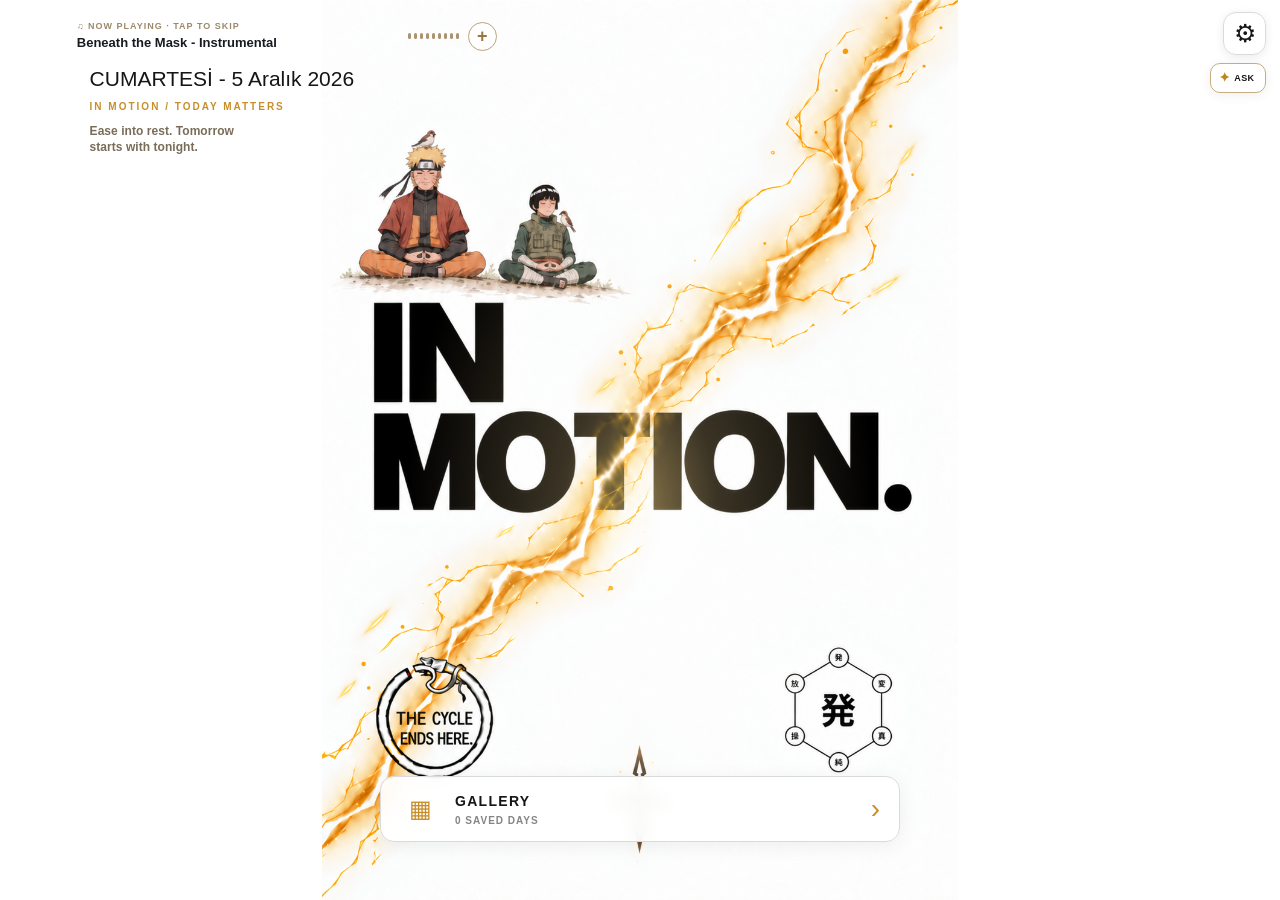
==== app/src/main/assets/index.html @ d7cff9bf "Add past-date navigation to hourly tracker" ====
<!doctype html>
<html lang="tr">
<head>
<meta charset="utf-8"><meta name="viewport" content="width=device-width, initial-scale=1, maximum-scale=1, user-scalable=no, viewport-fit=cover">
<meta name="theme-color" content="#ffffff"><title>IN MOTION · Daily</title><link rel="stylesheet" href="style.css">
</head>
<body>
<main id="app" aria-label="IN MOTION personal agenda">
<section id="cover-page" class="page" aria-label="IN MOTION cover">
  <div class="music-widget">
    <button id="song-next" class="song-next" type="button" onclick="nextCoverSong()" aria-label="Play next background song"><small>♫ NOW PLAYING · TAP TO SKIP</small><strong id="song-title">Beneath the Mask - Instrumental</strong></button>
    <div class="song-equalizer" aria-hidden="true"><i></i><i></i><i></i><i></i><i></i><i></i><i></i><i></i><i></i></div>
    <button id="song-import" type="button" onclick="importCoverSongs()" aria-label="Add music to the playlist">+</button>
  </div>
  <div id="date-panel" class="date-panel"><div id="date-weekday" class="date-weekday"></div><div class="date-eyebrow">IN MOTION / TODAY MATTERS</div><div id="time-greeting" class="time-greeting" aria-live="polite"></div><div id="date-long" class="date-long" hidden></div></div>
  <div class="image-stage" id="cover-stage"><img class="base-image cover-art" src="cover.png" alt="IN MOTION cover" draggable="false"><video id="cover-video" class="cover-motion-video" autoplay muted loop playsinline webkit-playsinline preload="auto" aria-hidden="true" disablepictureinpicture><source src="cover_character_motion.mp4" type="video/mp4"></video><img id="bolt-glow" src="lightning_glow.png" alt="" draggable="false"><div id="spark-trail" aria-hidden="true"><span></span></div><div id="bolt-flash" aria-hidden="true"></div><div id="leaves" aria-hidden="true"></div><div id="birds-flight" aria-hidden="true"><svg viewBox="0 0 60 34"><path d="M2 17 Q16 0 28 17 Q38 5 58 16"/></svg><svg viewBox="0 0 60 34"><path d="M2 18 Q20 6 30 17 Q41 0 58 15"/></svg></div><video id="seal-video" class="seal-motion-video" autoplay muted loop playsinline webkit-playsinline preload="auto" aria-hidden="true" disablepictureinpicture><source src="seal_wide.mp4" type="video/mp4"></video><button id="work-trigger" class="work-trigger" type="button" onclick="openWorkJournal()" aria-label="Open animated work journal"></button><button id="seal-trigger" class="seal-trigger" type="button" aria-label="Tap seal five times to activate lockdown"></button><button id="engine-trigger" class="engine-trigger" type="button" aria-label="Hold to activate The Engine" title="Hold to activate The Engine"></button></div>
  <button id="agent-launch" class="agent-launch" type="button" onclick="openInMotionAgent()" aria-label="Open IN MOTION Personal Intelligence"><span class="agent-launch-mark">✦</span><span>ASK</span></button>
  <button class="floating-control control-settings" aria-label="Settings" onclick="openSettings()"><span class="gear-icon">⚙</span></button>
  <button class="gallery-dock" type="button" onclick="openGallery()" aria-label="Saved day gallery"><span class="gallery-dock-icon">▦</span><span class="gallery-dock-label">GALLERY<small id="gallery-count">YOUR SAVED DAYS</small></span><span class="gallery-dock-arrow">›</span></button>
  
</section>
<section id="evening-page" class="page is-hidden" aria-label="Daily time slot tracker">
  <div id="evening-background" class="evening-background"></div><div class="evening-overlay"></div>
  <div class="evening-panel"><header class="evening-header"><button type="button" onclick="closeEvening()" class="evening-back">‹</button><div><small>IN MOTION / TIME ARCHITECTURE</small><h2 id="evening-title">GÜNÜN AKIŞI ✦</h2></div></header>
  <div class="evening-date-nav"><label>GÜNLÜK TARİH <input id="evening-date" type="date" aria-label="Görüntülenecek gün" /></label><button type="button" onclick="eveningToday()">BUGÜN</button></div><div class="evening-summary"><small id="evening-current-time">TODAY</small><strong id="evening-remaining">YOUR DAY, IN MOTION</strong><span>Plan your hours. The current hour stays illuminated.</span></div>
  <div id="evening-slots" class="evening-slots"></div></div>
  <div id="evening-transition" class="evening-transition" aria-hidden="true"><div>INSTANT TRANSMISSION <span>✦</span></div></div>
</section>
<section id="board-page" class="page is-hidden" aria-label="Personal agenda board">
  <div class="board-topbar"><button class="board-action" onclick="goCover()" aria-label="Back">‹</button><button id="stopwatch-launch" type="button" class="board-action stopwatch-action" onclick="openStopwatch()" aria-label="Open stopwatch" title="Stopwatch"><svg class="stopwatch-launch-icon" xmlns="http://www.w3.org/2000/svg" viewBox="0 0 24 24" fill="none" stroke="currentColor" stroke-width="2" stroke-linecap="round" stroke-linejoin="round" aria-hidden="true"><circle cx="12" cy="13" r="8"/><path d="M12 9v4l2.5 2.5M9 2h6M12 2v3M18.5 5.5l1.5 1.5"/></svg><span id="stopwatch-mini" class="stopwatch-mini">00:00</span></button><div class="board-date"><div id="board-date-label">TODAY</div><b id="board-xp">0 / 8 COMPLETE</b></div><button type="button" class="board-action youtube-action" onclick="openYouTube()" aria-label="Open YouTube"><span class="yt-play-mark">▶</span></button><button class="board-action gallery-action" onclick="openGallery()" aria-label="Gallery">▦</button><button class="board-action" onclick="openSettings()" aria-label="Settings">⚙</button></div>
  <div id="board-media-strip" class="board-media-strip">
   <button class="board-media-tile" type="button" onclick="openFocusJournal('ee')" aria-label="Open Eat Proper and Exercise Journal"><video autoplay muted playsinline loop preload="metadata"><source src="ee_preview.mp4" type="video/mp4"></video><span>E, E · MOVE</span></button>
   <button class="board-media-tile" type="button" onclick="openFocusJournal('study')" aria-label="Open Study Journal"><video autoplay muted playsinline loop preload="metadata"><source src="study_preview.mp4" type="video/mp4"></video><span>STUDY · FOCUS</span></button>
  </div>
  <div class="image-stage" id="board-stage"><img class="base-image board-art" src="board.jpg" alt="Eight personal agenda sections" draggable="false"><div id="slot-layer"></div></div>
  <div class="board-footer"><button class="gallery-save" onclick="archiveToday()">✓ SAVE TODAY TO GALLERY</button></div>
</section>
</main>
<div id="entry-transition" class="entry-transition" aria-hidden="true"><span class="entry-strike"></span><span class="entry-strike second"></span></div>
<div id="modal-shade" class="shade" aria-hidden="true"><section class="editor-card" role="dialog" aria-modal="true" aria-labelledby="editor-title"><header class="editor-header"><div><div class="editor-overline" id="editor-overline">TODAY / SLOT</div><h1 id="editor-title">SECTION</h1></div><button class="icon-close" onclick="closeEditor()" aria-label="Close">×</button></header><div class="voice-edit-bar"><span>VOICE NOTES</span><button id="editor-mic" class="voice-mic-btn" type="button" onclick="startInMotionSpeech('editor')" aria-label="Dictate into this note"><span aria-hidden="true">🎙</span> SPEAK TO WRITE</button></div><textarea id="editor-input" placeholder="Write or dictate your notes here..." spellcheck="false"></textarea><div class="media-area media-slot-area">
 <div class="media-area-head"><strong>PHOTO &amp; VIDEO ATTACHMENTS</strong><small id="slot-media-count">0 SAVED</small></div>
 <div id="slot-media-grid" class="media-grid"></div>
 <div class="media-actions"><button type="button" onclick="addSlotMedia('image')">+ PHOTO</button><button type="button" onclick="addSlotMedia('video')">+ VIDEO</button></div>
 <small class="media-hint">Saved to this date and slot on your device. Videos play inside IN MOTION.</small>
</div><label class="completed-row"><span><strong>MARK COMPLETE</strong><small>Mark this slot as finished</small></span><input id="slot-complete" type="checkbox"><span class="complete-check">✓</span></label><div class="editor-actions"><button class="cancel-btn" onclick="closeEditor()">CANCEL</button><button class="save-btn" onclick="saveEditor()">SAVE</button></div></section></div>
<div id="settings-shade" class="shade" aria-hidden="true"><section class="settings-card" role="dialog" aria-modal="true" aria-labelledby="settings-title"><header class="editor-header"><div><div class="editor-overline">IN MOTION</div><h1 id="settings-title">SETTINGS</h1></div><button class="icon-close" onclick="closeSettings()" aria-label="Close">×</button></header>
<label class="setting-row"><span><strong>Background music</strong><small>Beneath the Mask · instrumental</small></span><input id="music-enabled" class="switch-input" type="checkbox"><span class="switch-track"></span></label>
<label class="setting-row"><span><strong>Dark mode</strong><small>Deep charcoal · warm amber</small></span><input id="dark-enabled" class="switch-input" type="checkbox"><span class="switch-track"></span></label>
<label class="setting-row"><span><strong>Selection sound</strong><small>Short click for every touch</small></span><input id="sound-enabled" class="switch-input" type="checkbox"><span class="switch-track"></span></label>
<div class="ai-config"><strong>OPENAI · SECURE CONNECTION</strong><label for="ai-endpoint">Your private AI Worker URL</label><input id="ai-endpoint" type="url" placeholder="https://my-inmotion-ai.example.workers.dev/chat" autocomplete="off"><label for="ai-token">Pairing token</label><input id="ai-token" type="password" placeholder="Enter your private pairing token" autocomplete="off"><p>AI is only used after you configure a secure endpoint. Your OpenAI API key belongs on the server, never in this APK.</p><button type="button" onclick="saveAIConnection()">SAVE AI CONNECTION</button><button type="button" onclick="clearAIConnection()">DISCONNECT</button></div>
<div class="identity-config" id="identity-config">
  <div class="identity-heading"><span class="identity-spark">✦</span><div><strong>IN MOTION / PERSONAL INTELLIGENCE</strong><small>IDENTITY &amp; MEMORY · 3.1</small></div></div>
  <label for="identity-tone">PERSONALITY</label>
  <select id="identity-tone">
    <option value="balanced">BALANCED · calm, analytical, practical</option>
    <option value="direct">DIRECT · decisive, concise</option>
    <option value="companion">COMPANION · warm, witty, grounded</option>
  </select>
  <label for="identity-directive">YOUR CORE DIRECTIVE</label>
  <textarea id="identity-directive" rows="3" maxlength="350" placeholder="What do you want IN MOTION to help you achieve?"></textarea>
  <label for="identity-profile">PERSONAL MEMORY · EDITABLE BY YOU</label>
  <textarea id="identity-profile" rows="4" maxlength="1200" placeholder="Goals, routines, preferences, and non-sensitive facts you want IN MOTION to remember."></textarea>
  <label class="identity-check"><input id="identity-send-profile" type="checkbox"><span>Share this personal profile with GPT on each question</span></label>
  <label class="identity-check"><input id="identity-use-history" type="checkbox"><span>Include up to 8 recent saved conversation messages</span></label>
  <p>Profile and conversations remain saved on your phone. Selected information is sent to your private GPT connection only when enabled. Daily notes have a separate opt-in toggle inside ASK IN MOTION.</p>
  <button type="button" onclick="saveIdentitySettings()">SAVE PERSONALITY &amp; MEMORY</button>
  <button type="button" class="identity-reset" onclick="resetIdentitySettings()">RESET IDENTITY SETTINGS</button>
</div>
<p class="settings-note">Your Gallery, daily journals and Guardian records remain on this device unless you specifically enable sharing relevant notes in ASK IN MOTION. Voice dictation uses your Android recognition service and may be processed online depending on your device settings. AI requests through your private Worker incur separate API charges.</p><button class="save-btn settings-done" onclick="closeSettings()">DONE</button></section></div>
<div id="gallery-shade" class="shade" aria-hidden="true"><section class="gallery-card" role="dialog" aria-modal="true" aria-labelledby="gallery-title"><header class="editor-header"><div><div class="editor-overline">IN MOTION / MEMORY LOG</div><h1 id="gallery-title">GALLERY</h1></div><button class="icon-close" onclick="closeGallery()" aria-label="Close">×</button></header><div id="gallery-list" class="gallery-list"></div><button class="save-btn settings-done" onclick="closeGallery()">CLOSE</button></section></div>
<div id="history-shade" class="shade" aria-hidden="true"><section class="history-card" role="dialog" aria-modal="true" aria-labelledby="history-title"><header class="editor-header"><div><div class="editor-overline">ARCHIVED / READ ONLY</div><h1 id="history-title">DAY</h1></div><button class="icon-close" onclick="closeHistory()" aria-label="Close">×</button></header><div id="history-scroll" class="history-scroll"><div id="history-board" class="history-board"><img src="board.jpg" alt="Archived agenda"><div id="history-slots"></div></div><section class="history-media-area"><strong>SAVED ATTACHMENTS</strong><div id="history-media-list"></div></section></div><div class="history-footer"><span class="history-status" id="history-status"></span><div class="history-actions"><button type="button" class="zoom-btn" onclick="changeHistoryZoom(-1)" aria-label="Zoom out">−</button><button type="button" class="zoom-btn" onclick="changeHistoryZoom(1)" aria-label="Zoom in">+</button><button type="button" class="save-image-btn" onclick="saveHistoryToPhone()">SAVE TO PHONE</button></div></div></section></div>
<div id="lockdown-shade" class="lockdown-shade" aria-hidden="true" role="dialog" aria-modal="true" aria-label="Disruption lockdown">
  <div class="lockdown-ambient"></div>
  <div class="lockdown-content">
    <div class="lockdown-overline">IN MOTION / EMERGENCY PROTOCOL</div>
    <div class="lockdown-hero"><img src="lockdown_guardian.jpg" alt="Crimson guardian overlooking the lockdown protocol" draggable="false" /></div>
    <h1>LOCKDOWN</h1>
    <p class="lockdown-caption">DISRUPTION DETECTED · OVERRIDE REQUIRED</p>
    <div class="lockdown-status">NO INTERNAL NEGOTIATION · RETURN TO ACTION</div>
    <div class="lockdown-guide">
      <h2>IDENTIFY THE DISRUPTION</h2>
      <p>Describe below what triggered <em>The Disruption</em>. What thoughts, doubts, or internal negotiations are interfering with your ability to take action?</p>
      <p>Once completed, copy the entire text box and paste it into ChatGPT with the following instruction:</p>
      <blockquote>"Based on the situation described above, create a personalized Reassurer that addresses my concerns, neutralizes the internal negotiation, and helps me return to decisive action."</blockquote>
    </div>
    <div class="voice-edit-bar"><label for="lockdown-notes">DISRUPTION NOTEPAD</label><button class="voice-mic-btn" type="button" onclick="startInMotionSpeech('lockdown')">🎙 DICTATE</button></div>
    <textarea id="lockdown-notes" autocomplete="off" autocorrect="off" spellcheck="false" placeholder="Identify the disruption. Write what is stopping you and what you need to hear."></textarea>
    <p id="lockdown-instruction" class="lockdown-instruction">Write at least one line to override. Your notes are stored on this device.</p>
    <div class="lockdown-actions"><button id="lockdown-copy" class="lockdown-copy" type="button" onclick="copyLockdownForChatGPT()">COPY FOR CHATGPT</button><button id="lockdown-enter" class="lockdown-enter" type="button" onclick="completeLockdown()">ENTER / RESTORE CONTROL</button></div>
  </div>
</div>
<div id="stopwatch-shade" class="shade" aria-hidden="true"><section class="stopwatch-card" role="dialog" aria-modal="true" aria-labelledby="stopwatch-title"><header class="editor-header"><div><div class="editor-overline">IN MOTION / FOCUS CLOCK</div><h1 id="stopwatch-title">STOPWATCH</h1></div><button type="button" class="icon-close" onclick="closeStopwatch()" aria-label="Close stopwatch">×</button></header><div id="stopwatch-display" class="stopwatch-display" role="timer" aria-live="off">00:00:00.00</div><div class="stopwatch-actions"><button type="button" class="cancel-btn" onclick="resetStopwatch()">RESET</button><button type="button" class="save-btn" id="stopwatch-toggle" onclick="toggleStopwatch()">START</button></div><p class="settings-note">The stopwatch keeps its elapsed time even when this panel is closed or the app is reopened.</p></section></div>
<div id="work-shade" class="work-shade" aria-hidden="true" role="dialog" aria-modal="true" aria-label="Work Journal">
 <div class="work-header"><button class="work-return" type="button" onclick="closeWorkJournal()" aria-label="Back to IN MOTION">‹</button><div><span id="journal-eyebrow">IN MOTION / PROFESSIONAL RECORD</span><strong id="journal-title">WORK JOURNAL</strong></div><button class="work-settings" type="button" onclick="openInMotionAgent()" aria-label="Ask in Motion">✦</button></div>
 <div id="work-scroll" class="work-scroll">
  <div class="work-hero"><img id="journal-hero" src="work_hero.jpg" alt="Work journal cover art" onerror="this.style.display='none';this.parentElement.classList.add('work-hero-fallback')" draggable="false"><div id="work-project-menu" class="work-project-menu" hidden>
  <button type="button" onclick="openProjectCategory('active')">ACTIVE PROJECTS <span>›</span></button>
  <button type="button" onclick="openProjectCategory('archived')">ARCHIVED PROJECTS <span>›</span></button>
  <button type="button" onclick="openProjectCategory('potential')">POTENTIAL LIST <span>›</span></button>
 </div><div id="journal-hero-label" class="work-hero-label">MAKE TODAY COUNT</div></div>
  <p id="journal-intro" class="work-intro">The work you put in. The days you lived. The evidence you choose to keep.</p>
  <button id="program-launch" type="button" class="program-launch" onclick="openProgram()" hidden><span>THE PROGRAM</span><small>VIEW CURRENT ROUTINE</small><span aria-hidden="true">›</span></button>
  <div class="work-toolbar"><label>MEDIA DATE <input id="work-date" type="date" /></label><button type="button" onclick="addWorkPhotos()">+ PHOTO</button><button type="button" onclick="addJournalMedia('video')">+ VIDEO</button></div>
  <p class="work-privacy">Photos and videos stay in private app storage; they are not sent to AI. Keep your original files as a backup. Videos can take significant phone storage.</p>
  <div id="work-days" class="work-days"></div><button id="work-more" class="work-more" onclick="loadMoreWorkDays()" type="button">LOAD UPCOMING DAYS</button>
 </div>
</div>
<div id="project-category-shade" class="project-shade" aria-hidden="true" role="dialog" aria-modal="true" aria-label="Project category">
 <header class="subpage-head"><button onclick="closeProjectCategory()" type="button">‹</button><strong id="project-category-title">ACTIVE PROJECTS</strong><button onclick="closeProjectCategory()" type="button">×</button></header>
 <div class="subpage-scroll project-background"><p id="project-category-description"></p><button class="project-create" onclick="createProject()" type="button">+ NEW PROJECT</button><div id="project-category-list"></div></div>
</div>
<div id="project-detail-shade" class="project-shade project-detail-shade" aria-hidden="true" role="dialog" aria-modal="true" aria-label="Project detail">
 <header class="subpage-head"><button onclick="closeProjectDetail()" type="button">‹</button><strong id="project-detail-title">PROJECT</strong><button onclick="closeProjectDetail()" type="button">×</button></header>
 <div class="subpage-scroll project-background">
  <label class="subpage-label" for="project-name">PROJECT NAME</label><input id="project-name" maxlength="120" placeholder="Project title">
  <label class="subpage-label" for="project-description">PROJECT NOTES</label>
  <div class="subpage-note"><textarea id="project-description" rows="6" placeholder="Notes, priorities, next actions..."></textarea><button type="button" onclick="speakTo('project-description')">🎙 SPEAK</button></div>
  <div class="subpage-actions"><button onclick="saveProject()" type="button">SAVE PROJECT</button><button onclick="cycleProjectStatus()" id="project-status-button" type="button">MOVE CATEGORY</button></div>
  <h3>PROJECT MEDIA & FILES</h3><div id="project-media-grid" class="media-grid"></div>
  <div class="subpage-actions"><button onclick="addProjectAttachment('image')" type="button">+ PHOTO</button><button onclick="addProjectAttachment('video')" type="button">+ VIDEO</button><button onclick="addProjectAttachment('file')" type="button">+ FILE</button></div>
  <h3>PROJECT TASKS</h3><div id="project-task-list"></div><div class="subpage-actions"><input id="project-new-task" maxlength="160" placeholder="New task..."><button onclick="addProjectTask()" type="button">+ TASK</button></div>
  <small class="subpage-footnote">Tasks and timers stay on this device. Timing is measured from real elapsed time, even if you leave the screen.</small>
 </div>
</div>
<div id="program-day-shade" class="project-shade program-day-shade" aria-hidden="true" role="dialog" aria-modal="true" aria-label="Program day">
 <header class="subpage-head"><button onclick="closeProgramDay()" type="button">‹</button><strong id="program-day-title">MONDAY</strong><button onclick="closeProgramDay()" type="button">×</button></header>
 <div class="subpage-scroll ee-background">
  <div id="program-day-images" class="media-grid program-day-images"></div>
  <div class="subpage-actions"><button type="button" onclick="addProgramDayImage()">CHANGE / ADD IMAGE</button></div>
  <label class="subpage-label" for="program-day-note">PROGRAM NOTES</label>
  <div class="subpage-note"><textarea id="program-day-note" rows="8" placeholder="Plan, exercises, sets, meals, or preparation..."></textarea><button type="button" onclick="speakTo('program-day-note')">🎙 SPEAK</button></div>
  <button type="button" class="subpage-save" onclick="saveProgramDay()">SAVE PROGRAM NOTES</button>
 </div>
</div>
<div id="program-shade" class="program-shade" aria-hidden="true" role="dialog" aria-modal="true" aria-labelledby="program-title">
 <div class="program-head"><button type="button" onclick="closeProgram()" aria-label="Back to E,E">‹</button><div><span>EAT / PROPER / EXERCISE</span><strong id="program-title">THE PROGRAM</strong></div><button type="button" onclick="closeProgram()" aria-label="Close program">×</button></div>
 <div class="program-body"><div class="program-art"><img id="program-image" alt="Your current training program" src="program_default.jpg" onerror="this.onerror=null;this.src='program_default.svg'"></div>
 <div class="program-six"><button type="button" onclick="openProgramDay(0)">LEGS</button><button type="button" onclick="openProgramDay(1)">ARMS</button><button type="button" onclick="openProgramDay(2)">SHOULDER</button><button type="button" onclick="openProgramDay(3)">CHEST</button><button type="button" onclick="openProgramDay(4)">BACK</button><button type="button" onclick="openProgramDay(5)">TRICEPS</button></div><p>Tap a muscle group to open its editable image and notes. CHANGE IMAGE below replaces the main program artwork.</p></div>
 <div class="program-actions"><button type="button" onclick="changeProgramImage()">CHANGE IMAGE</button><button type="button" onclick="resetProgramImage()">RESET DEFAULT</button></div>
</div>
<div id="work-lightbox" class="work-lightbox" aria-hidden="true" role="dialog" aria-modal="true" aria-label="Work photo"><button type="button" onclick="closeWorkPhoto()" aria-label="Close photo">×</button><img id="work-lightbox-photo" alt="Saved work photo" /></div>
<div id="agent-shade" class="shade" aria-hidden="true">
  <section class="agent-card" role="dialog" aria-modal="true" aria-labelledby="agent-title">
    <header class="editor-header"><div><div class="editor-overline">IN MOTION / PERSONAL INTELLIGENCE</div><h1 id="agent-title">ASK IN MOTION <span class="agent-title-spark">✦</span></h1></div><button class="icon-close" type="button" onclick="closeInMotionAgent()" aria-label="Close personal intelligence">×</button></header>
    <div class="agent-private"><span>● PERSONAL MEMORY</span><span id="agent-connect-status">LOCAL MODE · AI NOT CONFIGURED</span></div>
 <div class="agent-ai-tools"><label><input id="agent-include-memory" type="checkbox"> SHARE RELEVANT NOTES WITH AI</label><button type="button" onclick="openChatGPTShortcut()">CHATGPT ↗</button><button type="button" onclick="openIdentitySettings()">PERSONALIZE ⚙</button></div>
    <p class="agent-description">Search your daily notes, completed tasks, Gallery history and Guardian override log. Everything stays on this device.</p>
    <div class="agent-suggestions">
      <button type="button" onclick="askAgentPreset('today')">TODAY</button>
      <button type="button" onclick="askAgentPreset('history')">HISTORY</button>
      <button type="button" onclick="askAgentPreset('overrides')">OVERRIDES</button>
    </div>
    <div id="agent-messages" class="agent-messages" role="log" aria-live="polite"></div>
    <div class="agent-compose"><textarea id="agent-input" rows="2" placeholder="Ask about your notes, or search by keyword..." spellcheck="false"></textarea><button class="agent-voice-btn" type="button" onclick="startInMotionSpeech('agent')" aria-label="Speak your question">🎙</button><button class="agent-send-btn" type="button" onclick="submitAgentQuery()">ASK</button></div>
    <div class="agent-footer"><span id="agent-footer-mode">LOCAL SEARCH · DEVICE ONLY</span><button type="button" onclick="clearInMotionChat()">CLEAR CHAT</button></div>
  </section>
</div>
<div id="toast" class="toast" role="status" aria-live="polite"></div>
<audio id="web-audio" src="beneath_the_mask_instrumental.mp3" preload="none" loop></audio><audio id="web-click" src="select_sound_loud.wav" preload="auto"></audio><audio id="web-lockdown" src="guardians_lockdown.mp3" preload="none" loop></audio>
<script src="app.js"></script>
</body></html>
---- app/src/main/assets/style.css ----
*{box-sizing:border-box} :root{--bg:#fff;--panel:#fafafa;--ink:#161616;--muted:#858585;--line:#dadada;--gold:#c88e2a;--glass:#ffffffeb;color-scheme:light}html,body{margin:0;width:100%;height:100%;overflow:hidden;background:var(--bg);color:var(--ink);font-family:Arial,Helvetica,sans-serif;-webkit-font-smoothing:antialiased;-webkit-tap-highlight-color:transparent}button{font-family:inherit;cursor:pointer;touch-action:manipulation}#app,.page{position:absolute;inset:0;background:var(--bg);overflow:hidden}.page{opacity:1;transition:opacity .35s ease}.page.is-hidden{opacity:0;pointer-events:none}
.image-stage{position:absolute;top:50%;left:50%;transform:translate(-50%,-50%);width:min(100vw,calc(100dvh * 1054 / 1492));aspect-ratio:1054/1492;user-select:none;-webkit-user-select:none}#board-stage{width:min(100vw,calc(100dvh * 1055 / 1490));aspect-ratio:1055/1490}.base-image{display:block;position:absolute;inset:0;width:100%;height:100%;object-fit:fill;pointer-events:none;user-select:none;-webkit-user-select:none}
#bolt-glow{position:absolute;inset:0;width:100%;height:100%;pointer-events:none;mix-blend-mode:screen;opacity:.15;animation:bolt-intense 7.4s infinite;transform:scale(1.007)}@keyframes bolt-intense{0%,9%,18%,27%,40%,56%,73%,100%{opacity:.09;filter:brightness(1) saturate(1)}11%{opacity:.92;filter:brightness(2.4) saturate(2.3)}12%{opacity:.28}13%{opacity:1;filter:brightness(3.8) saturate(2.6)}15%{opacity:.15}29%{opacity:.74;filter:brightness(2.3) saturate(2)}31%{opacity:.12}59%{opacity:.82;filter:brightness(2.5) saturate(2.4)}61%{opacity:.2}76%{opacity:1;filter:brightness(3.5) saturate(2.8)}77%{opacity:.23}79%{opacity:.96;filter:brightness(3) saturate(2.5)}82%{opacity:.1}}
#bolt-flash{pointer-events:none;position:absolute;inset:0;background:radial-gradient(ellipse at 50% 56%,#ffdc8a85 0%,#ffe1a13b 17%,transparent 52%);mix-blend-mode:screen;animation:skyflash 7.4s infinite}@keyframes skyflash{0%,10%,12%,15%,28%,31%,58%,61%,75%,77%,79%,81%,100%{opacity:0}11%,14%,29%,59%,76%,80%{opacity:.72}}
#spark-trail{pointer-events:none;position:absolute;inset:0;overflow:hidden}#spark-trail span{position:absolute;top:90%;left:4%;width:17px;height:17px;border-radius:50%;background:#fff8d4;box-shadow:0 0 8px 3px #fff4a0,0 0 24px 11px #ffac2d88,0 0 56px 21px #ff9b1d5c;animation:sparkmove 7.4s linear infinite;opacity:0;transform:translate(-50%,-50%)}@keyframes sparkmove{0%,7%,17%,55%,69%,100%{opacity:0}8%{left:4%;top:90%;opacity:0}9%{left:18%;top:77%;opacity:1}11%{left:42%;top:58%;opacity:1}14%{left:72%;top:26%;opacity:.9}16%{left:95%;top:2%;opacity:0}56%{left:4%;top:90%;opacity:0}57%{left:19%;top:76%;opacity:1}61%{left:55%;top:47%;opacity:1}65%{left:86%;top:16%;opacity:1}68%{left:95%;top:2%;opacity:0}}
#leaves{position:absolute;inset:0;pointer-events:none;overflow:hidden}.wind-leaf{position:absolute;display:block;width:8px;height:3px;border-radius:85% 2% 85% 2%;background:#8d7a55;opacity:0;filter:blur(.2px);animation:drift linear infinite}.wind-leaf.tiny{width:5px;height:2px;background:#b3a17c}@keyframes drift{0%{transform:translate3d(-30px,14px,0) rotate(0deg);opacity:0}15%{opacity:.38}75%{opacity:.25}100%{transform:translate3d(140px,-30px,0) rotate(250deg);opacity:0}}
.floating-control{position:fixed;z-index:6;top:max(12px,env(safe-area-inset-top));width:43px;height:43px;border:1px solid var(--line);background:var(--glass);border-radius:13px;display:grid;place-items:center;color:var(--ink);box-shadow:0 2px 10px #00000015}.control-settings{right:14px}.gear-icon{font-size:25px;line-height:1}.date-panel{z-index:4;position:absolute;top:calc(max(19px,env(safe-area-inset-top)) + 26px);left:7%;pointer-events:none}.date-eyebrow{font-size:10px;letter-spacing:2.2px;color:var(--gold);font-weight:900}.date-weekday{font-size:clamp(23px,7vw,38px);font-weight:900;letter-spacing:-1.6px;margin-top:11px}.date-long{margin-top:5px;font-size:14px;letter-spacing:.1px;font-weight:600}.date-clock{margin-top:7px;color:var(--muted);font-size:12px;letter-spacing:1px}
.level-dock{position:absolute;z-index:4;left:6%;right:6%;bottom:calc(max(10px,env(safe-area-inset-bottom)) + 51px);padding:12px 15px 11px;border:1px solid var(--line);border-radius:13px;background:var(--glass);box-shadow:0 3px 15px #00000009;max-width:520px;margin:auto}.level-top{display:flex;gap:9px;align-items:center;font-size:10px;font-weight:900;letter-spacing:1px}.level-top #cover-level{font-size:13px}.level-top #level-title{font-size:9px;color:var(--muted);flex:1}.dock-gallery{font-size:10px;letter-spacing:.5px;font-weight:900;background:none;border:0;border-left:1px solid var(--line);padding-left:11px;color:var(--ink)}.level-bar{height:5px;overflow:hidden;margin:10px 0 7px;border-radius:5px;background:var(--line)}.level-bar>div{width:0;height:100%;background:linear-gradient(90deg,#b77e17,#f5bb44);border-radius:5px;transition:width .35s}.level-bottom{display:flex;justify-content:space-between;font-size:9px;font-weight:800;color:var(--muted);letter-spacing:1px}.tap-hint{position:absolute;bottom:calc(max(9px,env(safe-area-inset-bottom)) + 13px);text-align:center;left:0;right:0;font-size:9px;font-weight:800;letter-spacing:2.2px;color:var(--muted);pointer-events:none}
.board-topbar{display:flex;z-index:5;position:absolute;top:calc(max(10px,env(safe-area-inset-top)) + 2px);left:14px;right:14px;gap:9px;align-items:center}.board-action{width:42px;height:42px;flex:0 0 42px;border:1px solid var(--line);border-radius:12px;color:var(--ink);background:var(--glass);font-size:25px}.board-date{flex:1;text-align:center;background:var(--glass);border:1px solid var(--line);border-radius:11px;padding:6px}.board-date div{font-size:10px;letter-spacing:1.4px;font-weight:900}.board-date b{font-size:10px;color:var(--gold)}.gallery-action{font-size:21px}.board-footer{position:absolute;z-index:5;left:0;right:0;bottom:calc(max(8px,env(safe-area-inset-bottom)) + 8px);display:flex;justify-content:center}.gallery-save{background:var(--glass);color:var(--ink);border:1px solid var(--line);border-radius:11px;padding:12px 16px;font-size:11px;letter-spacing:.9px;font-weight:900}
#slot-layer{position:absolute;inset:0}.slot{position:absolute;border:1px solid transparent;border-radius:5px;background:transparent;padding:0;overflow:hidden;text-align:left;color:var(--ink)}.slot:active{background:#d8961a17;border-color:#d8961a70}.slot-preview{position:absolute;top:16%;left:4%;width:92%;max-height:79%;overflow:hidden;display:block;text-align:left;white-space:pre-wrap;overflow-wrap:anywhere;font-size:clamp(8px,2.25vw,14px);line-height:1.3;font-weight:500;color:#282828;pointer-events:none}.slot.bottom-slot .slot-preview{top:14%}.slot.bottom-right .slot-preview{top:26%}.done-marker{position:absolute;right:3%;bottom:4%;width:19px;height:19px;border-radius:50%;font-size:12px;display:flex;align-items:center;justify-content:center;color:#fff}.done-marker.is-done{background:#b9801e;box-shadow:0 1px 4px #0004}
.shade{position:fixed;z-index:25;inset:0;display:flex;align-items:center;justify-content:center;padding:16px;background:#10101090;opacity:0;visibility:hidden;pointer-events:none;transition:opacity .2s,visibility .2s}.shade.open{opacity:1;visibility:visible;pointer-events:auto}.editor-card,.settings-card,.gallery-card,.history-card{width:min(100%,500px);max-height:min(89dvh,900px);display:flex;flex-direction:column;gap:17px;padding:21px;border:1px solid var(--line);border-radius:17px;background:var(--panel);box-shadow:0 18px 70px #0003;transform:translateY(14px) scale(.95);transition:transform .22s}.shade.open>section{transform:translateY(0) scale(1)}.editor-header{display:flex;justify-content:space-between;align-items:start;gap:12px}.editor-overline{font-size:9px;letter-spacing:2px;color:var(--gold);font-weight:900;margin-bottom:7px}h1{font-size:clamp(19px,5vw,26px);letter-spacing:-.5px;font-weight:900;margin:0;text-transform:uppercase}.icon-close{border:0;background:none;color:var(--ink);font-size:30px;width:34px;height:35px}#editor-input{width:100%;height:min(38dvh,355px);resize:none;outline:none;border:1px solid var(--line);border-radius:9px;background:var(--bg);padding:14px;color:var(--ink);font:16px/1.45 Arial,Helvetica,sans-serif}#editor-input:focus{border-color:var(--gold);box-shadow:0 0 0 2px #d8961a25}.editor-actions{display:flex;gap:9px;justify-content:flex-end}.editor-actions button,.settings-done{border-radius:8px;min-height:43px;border:1px solid var(--ink);padding:0 19px;font-size:12px;font-weight:900;letter-spacing:1px}.cancel-btn{background:var(--bg);color:var(--ink)}.save-btn{background:var(--ink);color:var(--bg)}.settings-done{align-self:flex-end}
.completed-row,.setting-row{display:flex;justify-content:space-between;align-items:center;gap:13px;cursor:pointer;position:relative;min-height:53px}.completed-row strong,.setting-row strong{font-size:13px;display:block}.completed-row small,.setting-row small{font-size:11px;color:var(--muted);display:block;margin-top:6px}.completed-row input{position:absolute;right:12px;opacity:0}.complete-check{width:34px;height:34px;border:1.5px solid var(--line);border-radius:10px;display:grid;place-items:center;color:transparent;font-size:20px;flex-shrink:0}.completed-row input:checked+.complete-check{background:var(--gold);color:#fff;border-color:var(--gold)}.switch-input{position:absolute;opacity:0;width:1px;height:1px}.switch-track{position:relative;flex:0 0 47px;height:28px;border-radius:25px;background:#b8b8b8}.switch-track:before{content:"";position:absolute;width:22px;height:22px;top:3px;left:3px;background:#fff;border-radius:50%;box-shadow:0 1px 2px #0004;transition:transform .2s}.switch-input:checked+.switch-track{background:var(--gold)}.switch-input:checked+.switch-track:before{transform:translateX(19px)}.settings-note{font-size:12px;color:var(--muted);line-height:1.45;margin:0}
.gallery-card{height:min(82dvh,770px)}.gallery-list{overflow:auto;flex:1;display:flex;flex-direction:column;gap:10px}.gallery-empty{border:1px dashed var(--line);color:var(--muted);font-size:13px;line-height:1.5;padding:24px;border-radius:12px}.gallery-item{display:flex;text-align:left;align-items:center;gap:14px;width:100%;border:1px solid var(--line);border-radius:10px;background:var(--bg);padding:8px;color:var(--ink)}.gallery-item img{width:57px;height:81px;object-fit:cover;border-radius:4px}.gallery-item-body{display:flex;flex-direction:column;gap:9px}.gallery-item-body strong{font-size:14px;text-transform:capitalize}.gallery-item-body small{font-size:11px;color:var(--muted)}
.history-card{height:min(93dvh,900px);width:min(95vw,550px)}.history-board{position:relative;min-height:0;max-height:73%;aspect-ratio:1055/1490;width:auto;align-self:center;flex:1}.history-board>img{position:absolute;width:100%;height:100%;object-fit:fill}#history-slots{position:absolute;inset:0}.history-slot{position:absolute;overflow:hidden;text-align:left;white-space:pre-wrap;overflow-wrap:anywhere}.history-slot span{position:absolute;left:4%;top:16%;width:92%;max-height:80%;overflow:hidden;color:#222;font-size:clamp(7px,1.85vw,11px)}.history-slot.history-bottom span{top:14%}.history-slot.history-right span{top:26%}.history-slot b{position:absolute;bottom:3%;right:4%;background:#bc882a;color:white;border-radius:50%;width:17px;height:17px;display:grid;place-items:center;font-size:12px}.history-status{font-size:12px;font-weight:900;letter-spacing:1px;text-align:center;color:var(--gold)}.toast{position:fixed;z-index:40;bottom:16%;left:50%;transform:translate(-50%,20px);border-radius:20px;background:#1b1b1bed;color:#fff;padding:11px 20px;font-size:12px;font-weight:700;opacity:0;pointer-events:none;transition:.2s;white-space:nowrap}.toast.show{opacity:1;transform:translate(-50%,0)}
body.theme-dark{--bg:#090d10;--panel:#15191c;--ink:#f3f1ec;--muted:#a7a6a4;--line:#3b4144;--glass:#161a1eeb;--gold:#eeb04c;color-scheme:dark}body.theme-dark .base-image,body.theme-dark .history-board>img,body.theme-dark .gallery-item img{filter:brightness(.72) contrast(1.04) saturate(.85)}body.theme-dark #bolt-glow{mix-blend-mode:screen;opacity:.6}body.theme-dark .slot-preview,body.theme-dark .history-slot span{color:#f1ebe0}body.theme-dark .gallery-item img{opacity:.9}body.theme-dark .slot:active{background:#d8961a2a}
@media (max-height:680px){.date-panel{top:42px}.date-weekday{font-size:22px}.level-dock{bottom:39px;padding:8px 12px}.board-topbar{top:6px}.board-footer{bottom:7px}.gallery-save{padding:8px}}@media(prefers-reduced-motion:reduce){#bolt-glow,#bolt-flash,#spark-trail span,.wind-leaf{animation:none}.page,.shade,.editor-card,.settings-card,.gallery-card,.history-card{transition:none}}

/* IN MOTION 2.1 – gallery, controls and transitions */
.gallery-dock{position:absolute;z-index:5;left:6%;right:6%;bottom:calc(max(11px,env(safe-area-inset-bottom)) + 47px);width:88%;max-width:520px;margin:auto;min-height:66px;display:flex;align-items:center;gap:15px;text-align:left;padding:12px 19px;border:1px solid var(--line);border-radius:14px;background:var(--glass);color:var(--ink);box-shadow:0 4px 20px #00000010;backdrop-filter:blur(8px)}
.gallery-dock-icon{display:grid;place-items:center;width:40px;height:40px;font-size:24px;color:var(--gold);border-radius:10px}
.gallery-dock-label{font-weight:900;letter-spacing:1.3px;font-size:14px;flex:1}
.gallery-dock-label small{display:block;font-size:10px;color:var(--muted);letter-spacing:1px;margin-top:6px}
.gallery-dock-arrow{font-size:28px;color:var(--gold)}
.date-eyebrow{letter-spacing:1.4px}
.page{transition:opacity .48s cubic-bezier(.22,1,.36,1),transform .48s cubic-bezier(.22,1,.36,1),filter .48s ease}
#cover-page.is-hidden{transform:scale(1.055) translateY(-1%);filter:blur(6px)}
#board-page.is-hidden{transform:translateY(5%) scale(.96);filter:blur(5px)}
#birds-flight{position:absolute;inset:0;pointer-events:none;overflow:hidden}
#birds-flight svg{position:absolute;left:24%;top:15%;width:24px;height:18px;fill:none;stroke:#777168;stroke-width:2;stroke-linecap:round;opacity:0;animation:birdtrip 23s ease-in-out infinite}
#birds-flight svg:nth-child(2){left:31%;top:20%;width:19px;height:14px;animation-delay:1.1s}
@keyframes birdtrip{0%,4%{transform:translate(-30px,10px) scale(.65);opacity:0}9%{opacity:.65}27%{transform:translate(145px,-63px) scale(.8);opacity:0}70%{opacity:0}85%{transform:translate(-8px,0px) scale(.7);opacity:.65}90%,100%{opacity:0}}
.done-marker{z-index:4;right:auto;bottom:auto;width:28px;height:28px;position:absolute;display:grid;place-items:center;border-radius:50%;font-weight:800;font-size:19px;border:1px solid #c9af80;color:#93774b;background:#fffdf5d9;box-shadow:0 1px 7px #0002;touch-action:manipulation}
.done-marker.is-done{background:#bb8425;color:#fff;border-color:#bb8425;font-size:16px}
body.theme-dark .done-marker:not(.is-done){background:#242a2be8;color:#e6cc9e}
@media(prefers-reduced-motion:reduce){#birds-flight svg{animation:none}}

/* Animated cover video – portrait crop encoded for Android. */
#cover-stage{background:var(--bg);overflow:hidden}
.cover-motion-video{position:absolute;inset:0;display:block;width:100%;height:100%;object-fit:cover;object-position:50% 50%;z-index:2;pointer-events:none;opacity:0;transition:opacity .32s ease;background:transparent}
#cover-stage.has-video .cover-motion-video{opacity:1}
/* Rock Lee's video already animates the birds and leaves, so only those
   ambient decorations are hidden. Mnemonic Spark must remain visible. */
#cover-stage.has-video #birds-flight,
#cover-stage.has-video #leaves{display:none}
#cover-stage .cover-art{z-index:0}
body.theme-dark .cover-motion-video{filter:brightness(.88) saturate(.92)}
@media(prefers-reduced-motion:reduce){.cover-motion-video{transition:none}}

/* IN MOTION 2.3: The original horizontal film is only the animated
   upper-left crop of the portrait art. Camera-matched 1296x732 source
   to x:-1..576, y:174..500 of the original 1054x1492 illustration.
   Absolutely no zoom, cover-fit cropping, or whole-page replacement. */
#cover-stage .cover-motion-video{
 inset:auto!important;
 left:0!important;
 top:11.64%!important;
 width:54.68%!important;
 height:21.90%!important;
 max-width:none!important;
 max-height:none!important;
 aspect-ratio:1296/732;
 object-fit:fill!important;
 object-position:center!important;
 transform:none!important;
 border:0;
}
body.theme-dark #cover-stage .cover-motion-video{
 filter:brightness(.72) contrast(1.04) saturate(.85);
}

/* Block inherited double-tap events while the board slides in. */
#board-page.board-input-guard{pointer-events:none!important}


/* V2.4 – Strong Mnemonic Spark above the correctly aligned character video.
   z-index 2 is reserved for the fixed-position video; this cannot resize it. */
#cover-stage #bolt-glow{z-index:3;display:block;pointer-events:none;mix-blend-mode:screen;}
#cover-stage #bolt-flash{z-index:4;display:block;pointer-events:none;}
#cover-stage #spark-trail{z-index:5;display:block;pointer-events:none;}
#cover-stage #leaves,#cover-stage #birds-flight{z-index:1;}
#cover-stage.has-video #bolt-glow,
#cover-stage.has-video #bolt-flash,
#cover-stage.has-video #spark-trail{display:block;}
#cover-stage.has-video #bolt-glow{
    animation:bolt-intense 7.4s infinite;
}
#cover-stage.has-video #bolt-flash{
    animation:skyflash 7.4s infinite;
}
#cover-stage.has-video #spark-trail span{
    animation:sparkmove 7.4s linear infinite;
}
@media(prefers-reduced-motion:reduce){
 #cover-stage.has-video #bolt-glow,
 #cover-stage.has-video #bolt-flash,
 #cover-stage.has-video #spark-trail span{animation:none}
}

/* IN MOTION v2.5 · Today matters, seal protection, gallery export */
.time-greeting{margin-top:9px;max-width:248px;font:600 clamp(9px,2.65vw,12px)/1.35 Arial,Helvetica,sans-serif;letter-spacing:.05px;color:#796c58;text-wrap:balance}
body.theme-dark .time-greeting{color:#b7a48a}
.date-panel .date-weekday{margin-top:9px}
.seal-trigger{position:absolute;z-index:9;top:63.5%;left:43.8%;width:12.4%;height:7%;padding:0;border:0;border-radius:50%;background:transparent;touch-action:manipulation;outline:none}
.seal-pulse{display:block;position:absolute;inset:14%;border-radius:50%;box-shadow:0 0 1px 1px #ae1f2e6a,0 0 12px 4px #dc1f3a54;animation:sealHeartbeat 2.2s ease-in-out infinite;pointer-events:none}
.seal-pulse:after{content:"";position:absolute;inset:-25%;border:1.5px solid #a71225;border-radius:50%;animation:sealRipples 2.2s ease-out infinite}
.seal-status{position:absolute;z-index:7;left:59.5%;top:62.25%;display:flex;flex-direction:column;gap:4px;pointer-events:none}
.seal-status span{display:block;font:bold clamp(7px,1.95vw,10px)/1.05 Arial,Helvetica,sans-serif;letter-spacing:.75px;color:#a82636;text-shadow:0 1px #fff9}
body.theme-dark .seal-status span{color:#e86770;text-shadow:none}
@keyframes sealHeartbeat{0%,100%{opacity:.28;transform:scale(.81)}45%{opacity:.97;transform:scale(1.24)}65%{opacity:.45;transform:scale(.96)}}
@keyframes sealRipples{0%{opacity:.9;transform:scale(.4)}100%{opacity:0;transform:scale(1.7)}}

/* Full screen, navigable historical poster */
#history-shade{padding:0;align-items:stretch}
#history-shade>.history-card{height:100dvh;max-height:none;width:100vw;max-width:none;border:0;border-radius:0;padding:16px 12px calc(12px + env(safe-area-inset-bottom));gap:8px;transform:none}
.history-scroll{flex:1;min-height:0;overflow:auto;overscroll-behavior:contain;display:block;text-align:center;border:1px solid var(--line);border-radius:10px;background:#9995;padding:6px}
#history-board.history-board{display:block;position:relative;flex:none;width:min(calc(100vw - 40px),calc((100dvh - 210px)*1055/1490));max-height:none;height:auto;min-height:0;aspect-ratio:1055/1490;margin:0 auto;background:white}
#history-board.history-board>img{display:block;position:absolute;inset:0;width:100%;height:100%;object-fit:fill}
#history-slots{z-index:1}
.history-footer{display:flex;flex-direction:column;gap:10px}
.history-actions{display:flex;align-items:center;justify-content:flex-end;gap:8px}
.history-actions button{height:43px;border:1px solid var(--line);border-radius:9px;background:var(--bg);color:var(--ink);font-size:12px;font-weight:900}
.history-actions .zoom-btn{width:43px;font-size:22px}
.history-actions .save-image-btn{flex:1;background:#171717;color:#fff;border-color:#171717;letter-spacing:1.1px}
#history-status{align-self:center;line-height:1.2}
.history-slot span{font-size:clamp(7px,1.95vw,11px);line-height:1.2}
@media(max-height:650px){#history-board.history-board{width:min(calc(100vw - 40px),calc((100dvh - 185px)*1055/1490))}}

/* Disruption protocol: inside this application, not an OS-level device lock. */
.lockdown-shade{position:fixed;z-index:120;inset:0;display:none;align-items:center;justify-content:center;background:#090b0e;color:#f2ede5;overflow:auto;padding:22px 16px}
.lockdown-shade.open{display:flex}
.lockdown-ambient{position:absolute;inset:0;pointer-events:none;background:radial-gradient(ellipse at 50% 27%,#c70b2647 0%,#6e091c22 37%,transparent 69%);animation:lockdownBlink 2.6s ease-in-out infinite}
.lockdown-shade:before{content:"";position:absolute;inset:0;pointer-events:none;background:repeating-linear-gradient(0deg,transparent 0 11px,#f00b 11px 12px);opacity:.27}
.lockdown-content{position:relative;z-index:1;width:min(100%,470px);display:flex;flex-direction:column;gap:14px}
.lockdown-overline{font:800 10px/1.4 Arial,sans-serif;letter-spacing:2.1px;color:#ff576e;text-align:center}
.lockdown-symbol{font-size:74px;line-height:1;color:#ff3554;text-align:center;text-shadow:0 0 12px #fb13317e,0 0 48px #ba0a35a3;animation:lockdownCore 2.1s infinite}
.lockdown-content h1{font:900 clamp(37px,10vw,59px)/1.1 Arial,sans-serif;color:#fff;letter-spacing:4px;text-align:center}
.lockdown-caption{text-align:center;margin:0;color:#ff657c;font:bold 11px/1.5 Arial,sans-serif;letter-spacing:1.1px}
.lockdown-status{padding:13px 8px;text-align:center;color:#e3b5b9;border:1px solid #a72236;background:#35151f;font:700 10px/1.5 Arial,sans-serif;letter-spacing:.7px}
.lockdown-content label{font:800 10px/1 Arial,sans-serif;color:#f0aab4;letter-spacing:2px;margin-top:9px}
#lockdown-notes{width:100%;min-height:26dvh;max-height:40dvh;resize:vertical;background:#111519;border:1px solid #8c293e;color:#f7f3ee;border-radius:8px;outline:none;padding:14px;font:16px/1.5 Arial,sans-serif}
#lockdown-notes:focus{border-color:#ee3955;box-shadow:0 0 0 2px #d7193d44}
.lockdown-instruction{color:#a89b9b;font:12px/1.45 Arial,sans-serif;margin:0}
.lockdown-enter{min-height:52px;padding:12px;background:#c82942;border:1px solid #fb586f;border-radius:9px;color:white;font:900 13px Arial,sans-serif;letter-spacing:1.15px}
@keyframes lockdownBlink{0%,100%{opacity:.35}48%{opacity:1}62%{opacity:.55}}
@keyframes lockdownCore{0%,100%{opacity:.6;transform:scale(.92)}42%{opacity:1;transform:scale(1.12)}}
@media(prefers-reduced-motion:reduce){.seal-pulse,.seal-pulse:after,.lockdown-ambient,.lockdown-symbol{animation:none}}

/* V2.6: Replace misaligned HTML seal decorations with the actual
   composited video. All coordinates use the unmodified 1054x1492 cover. */
#cover-stage .seal-motion-video{
 position:absolute;display:block;
 left:37.00%;top:55.965%;width:40.418%;height:15.818%;
 z-index:7;pointer-events:none;object-fit:fill;
 border:0;opacity:0;transition:opacity .25s ease;
}
#cover-stage.has-seal-video .seal-motion-video{opacity:1}
#cover-stage .seal-trigger{
 left:42.8%;top:59.1%;width:14%;height:11.6%;
 z-index:9;position:absolute;border:0;border-radius:50%;background:transparent;
 touch-action:manipulation;
}
#cover-stage .seal-status,#cover-stage .seal-pulse{display:none!important}
body.theme-dark #cover-stage .seal-motion-video{filter:brightness(.72) contrast(1.04) saturate(.85)}
/* Angular comic-book inspired entry wipe; 700ms and noninteractive. */
.entry-transition{position:fixed;inset:0;z-index:115;pointer-events:none;visibility:hidden;overflow:hidden;
 background:#141217;clip-path:polygon(-28% 0,-9% 0,9% 100%,-10% 100%);}
.entry-transition.is-active{visibility:visible;animation:entrySwipe .73s cubic-bezier(.45,.03,.35,1) both}
.entry-transition .entry-strike{position:absolute;width:11vw;height:160vh;top:-30vh;left:26vw;
 background:#ed2947;transform:rotate(-16deg);box-shadow:12px 0 #ffffff18}
.entry-transition .entry-strike.second{left:68vw;width:4vw;background:#fff1e6;box-shadow:none}
@keyframes entrySwipe{
 0%{clip-path:polygon(-32% 0,-12% 0,8% 100%,-12% 100%)}
 42%{clip-path:polygon(-12% 0,110% 0,110% 100%,-12% 100%)}
 58%{clip-path:polygon(-12% 0,110% 0,110% 100%,-12% 100%)}
 100%{clip-path:polygon(112% 0,136% 0,136% 100%,112% 100%)}
}
@media(prefers-reduced-motion:reduce){.entry-transition.is-active{animation:entrySwipe .3s linear both}}

/* IN MOTION v2.7 — Guardian override chamber. Preserve the main cover. */
.lockdown-shade.open{
 display:block;
 overflow-y:auto;
 overflow-x:hidden;
 overscroll-behavior:contain;
 padding:max(16px,env(safe-area-inset-top)) 16px max(18px,env(safe-area-inset-bottom));
}
.lockdown-shade .lockdown-content{
 margin:0 auto;
 width:min(100%,470px);
 gap:10px;
 padding:2px 0 18px;
}
.lockdown-hero{
 position:relative;
 width:100%;
 height:clamp(145px,26dvh,230px);
 border:1px solid #9b3046;
 border-radius:10px;
 background:#10121a;
 overflow:hidden;
 box-shadow:0 10px 35px #0008;
}
.lockdown-hero img{display:block;width:100%;height:100%;object-fit:contain;object-position:center}
.lockdown-hero:after{content:"";position:absolute;inset:0;box-shadow:inset 0 0 24px #07070c88;pointer-events:none}
.lockdown-content h1{font-size:clamp(28px,8vw,38px);letter-spacing:3px;margin:0}
.lockdown-caption{font-size:10px}
.lockdown-status{padding:8px;font-size:10px}
.lockdown-guide{border-left:2px solid #d63c59;padding:7px 0 7px 12px;background:linear-gradient(90deg,#81223a24,transparent);color:#ddd4d4}
.lockdown-guide h2{font:bold 13px/1.3 Arial,Helvetica,sans-serif;color:#ff899c;letter-spacing:1px;margin:0 0 9px}
.lockdown-guide p{font:12px/1.48 Arial,Helvetica,sans-serif;margin:8px 0}
.lockdown-guide em{font-style:italic;color:#fff}
.lockdown-guide blockquote{
 font:600 12px/1.47 Arial,Helvetica,sans-serif;
 margin:8px 0 0;padding:10px 12px;
 color:#ffe1e3;background:#431c2b;
 border:1px solid #9a4257;border-radius:6px;
}
.lockdown-content label{margin-top:4px}
#lockdown-notes{min-height:clamp(135px,23dvh,250px);max-height:55dvh}
.lockdown-actions{display:grid;grid-template-columns:1fr;gap:9px;padding-top:2px}
.lockdown-actions button{min-height:47px;border-radius:9px;padding:12px 14px;letter-spacing:1px;font:900 12px/1.3 Arial,sans-serif}
.lockdown-copy{background:#252a31;color:#ffe7eb;border:1px solid #ab546b}
.lockdown-copy:active{background:#3d2935}
.lockdown-enter{background:#c82942;color:white;border:1px solid #fb586f}
@media (min-width:400px) and (min-height:790px){.lockdown-actions{grid-template-columns:1fr 1fr}.lockdown-actions button{min-height:54px}}

/* IN MOTION 2.7.1 — SEAL RELOCATION
   The original center seal in cover.png is at x≈527,y≈705 of 1054x1492.
   The wider film's crimson emblem aligns at precisely that position.
   Do not modify the separate Rock Lee video or Mnemonic Spark geometry. */
#cover-stage .seal-cover-cleanup {
  position:absolute;
  left:44.4%; top:42.9%; width:11.5%; height:8.6%;
  z-index:6; pointer-events:none;opacity:0;
  background:radial-gradient(ellipse at center, #fff 0%,#fff 43%,#ffffffed 57%,#ffffff00 78%);
}
#cover-stage.has-seal-video .seal-cover-cleanup {opacity:1;}
#cover-stage .seal-motion-video {
  position:absolute;
  inset:auto!important;
  left:38.7%!important;
  top:39.7%!important;
  width:45.16%!important;
  height:16.09%!important;
  max-width:none!important;
  max-height:none!important;
  aspect-ratio:476/240;
  transform:none!important;
  object-fit:fill!important;
  object-position:center;
  mix-blend-mode:multiply;
  z-index:7;
  pointer-events:none;
}
#cover-stage .seal-trigger {
  position:absolute;
  left:43.9%!important;
  top:42.5%!important;
  width:12.5%!important;
  height:9%!important;
  z-index:9;
  border:0;
  border-radius:50%;
  background:transparent;
  touch-action:manipulation;
}
body.theme-dark #cover-stage .seal-cover-cleanup {
  background:radial-gradient(ellipse at center,#b8b8b8 0%,#b8b8b8 43%,#b8b8b8ed 57%,#b8b8b800 78%);
}

/* IN MOTION 2.7.2 — ACTUAL EMBLEM REPLACEMENT.
   Previous versions stretched the *whole* seal video, including huge
   decorative grey spikes. Isolate only the moving crimson emblem.
   Cover coordinates originate from fixed 1054x1492 cover.png. */
#cover-stage .seal-cover-cleanup{
 position:absolute!important;
 left:43.55%!important;
 top:42.29%!important;
 width:12.9%!important;
 height:10.05%!important;
 z-index:6!important;
 pointer-events:none!important;
 opacity:0!important;
 background:radial-gradient(ellipse at center,#fff 0%,#fff 59%,#ffffffee 70%,#ffffff00 100%)!important;
}
#cover-stage.has-seal-video .seal-cover-cleanup{opacity:1!important}
#cover-stage .seal-motion-video{
 position:absolute!important;
 inset:auto!important;
 left:37.8%!important;
 top:40.45%!important;
 width:45.16%!important;
 height:16.09%!important;
 z-index:7!important;
 pointer-events:none!important;
 object-fit:fill!important;
 transform:none!important;
 /* The source emblem is centered at 27% x / 44% y in the 476x240 film. */
 -webkit-clip-path:ellipse(13% 28% at 27% 44%);
 clip-path:ellipse(13% 28% at 27% 44%);
 -webkit-mask-image:radial-gradient(ellipse 14% 30% at 27% 44%,#000 38%,#000e 51%,transparent 90%);
 mask-image:radial-gradient(ellipse 14% 30% at 27% 44%,#000 38%,#000e 51%,transparent 90%);
 mix-blend-mode:multiply!important;
 filter:brightness(1.6) contrast(1.35) saturate(2)!important;
}
#cover-stage.has-seal-video .seal-motion-video{opacity:1!important}
#cover-stage .seal-status-restored{
 position:absolute;
 left:59.2%;
 top:44.1%;
 z-index:8;
 width:34%;
 display:flex;
 flex-direction:column;
 gap:5px;
 color:#a32134;
 pointer-events:none;
 font:700 clamp(8px,1.95vw,10.5px)/1.15 Arial,Helvetica,sans-serif;
 letter-spacing:.75px;
 text-shadow:0 1px #fff6;
}
#cover-stage .seal-status-restored span{display:block;white-space:nowrap}
#cover-stage .seal-trigger{
 position:absolute!important;
 left:43.5%!important;
 top:42.25%!important;
 width:13.5%!important;
 height:10%!important;
 z-index:9!important;
 border:0!important;
 background:transparent!important;
 border-radius:50%!important;
 touch-action:manipulation!important;
}
body.theme-dark #cover-stage .seal-cover-cleanup{
 background:radial-gradient(ellipse at center,#b8b8b8 0%,#b8b8b8 59%,#b8b8b8ee 70%,#b8b8b800 100%)!important;
}
body.theme-dark #cover-stage .seal-status-restored{color:#ef7a83;text-shadow:none}

/* IN MOTION 2.7.3 — correct *bottom* seal, physical image replacement.
   The builder bakes away the old symbol and renders this synchronized
   video from y=1140 through the end of the 1054x1492 cover image.
   No clipped rays, gradient patches, masks, or separate status labels. */
#cover-stage .seal-motion-video{
 position:absolute!important;
 inset:auto!important;
 left:0!important;
 top:76.407507%!important;
 width:100%!important;
 height:23.592493%!important;
 max-width:none!important;
 max-height:none!important;
 aspect-ratio:1054/352;
 object-fit:fill!important;
 object-position:center!important;
 clip-path:none!important;
 -webkit-clip-path:none!important;
 mask-image:none!important;
 -webkit-mask-image:none!important;
 mix-blend-mode:normal!important;
 filter:none!important;
 transform:none!important;
 pointer-events:none!important;
 z-index:7!important;
}
#cover-stage .seal-trigger{
 position:absolute!important;
 left:43.0%!important;
 top:80.9%!important;
 width:14.0%!important;
 height:14.8%!important;
 border:0!important;
 border-radius:44%!important;
 background:transparent!important;
 touch-action:manipulation!important;
 z-index:9!important;
}
#cover-stage .seal-cover-cleanup,
#cover-stage .seal-status-restored {display:none!important}
body.theme-dark #cover-stage .seal-motion-video{
 filter:brightness(.72) contrast(1.04) saturate(.85)!important;
}

/* IN MOTION 2.7.4 — centered, uncropped alpha seal.
   Entire composition (emblem + status text) is one 374×204 transparent
   animation, centered on original emblem at x=527px of the 1054px cover.
   No rectangular video edge and no CSS clipping. */
#cover-stage .seal-motion-image {
  position:absolute;
  display:block;
  left:32.258065%!important;
  top:82.908847%!important;
  width:35.483871%!important;
  height:13.672922%!important;
  object-fit:fill!important;
  z-index:7!important;
  pointer-events:none!important;
  border:0!important;
  mix-blend-mode:normal!important;
  transform:none!important;
  clip-path:none!important;
  mask-image:none!important;
}
#cover-stage .seal-trigger {
  position:absolute!important;
  left:34.724858%!important;
  top:83.646112%!important;
  width:12.333966%!important;
  height:12.131367%!important;
  z-index:9!important;
  padding:0!important;
  border:0!important;
  border-radius:43%!important;
  background:transparent!important;
  touch-action:manipulation!important;
}
body.theme-dark #cover-stage .seal-motion-image {
  filter:brightness(.92) saturate(1.1);
}

/* IN MOTION 2.7.5 — ORIGINAL FULL SEAL VIDEO
   Same fixed, proportional overlay technique as Naruto/Rock Lee.
   Source MP4 is 476x240, shown completely and proportionally at 520x262
   on the 1054x1492 cover. Neither crop nor mask the source.
   White of the original film blends into the paper instead of becoming
   a rectangular box. Entire composition is horizontally centered. */
#cover-stage .seal-motion-video {
    position:absolute!important;
    inset:auto!important;
    left:25.332068%!important;
    top:81.300268%!important;
    width:49.335863%!important;
    height:17.560322%!important;
    max-width:none!important;
    max-height:none!important;
    aspect-ratio:476 / 240!important;
    transform:none!important;
    object-fit:contain!important;
    object-position:center center!important;
    clip-path:none!important;
    -webkit-clip-path:none!important;
    mask:none!important;
    -webkit-mask:none!important;
    mix-blend-mode:multiply!important;
    filter:none!important;
    z-index:7!important;
    pointer-events:none!important;
    opacity:0;
}
#cover-stage.has-seal-video .seal-motion-video {opacity:1!important}
#cover-stage .seal-trigger{
    position:absolute!important;
    left:32.9%!important;
    top:84.35%!important;
    width:13.5%!important;
    height:11.7%!important;
    padding:0!important;
    border:0!important;
    background:transparent!important;
    border-radius:42%!important;
    z-index:9!important;
    touch-action:manipulation!important;
}
#cover-stage .seal-motion-image,
#cover-stage .seal-cover-cleanup,
#cover-stage .seal-status-restored{display:none!important}
body.theme-dark #cover-stage .seal-motion-video{
    filter:brightness(.72) contrast(1.04) saturate(.85)!important;
}

/* IN MOTION 2.7.6 — two compact shortcuts on the board; no cover changes */
.board-topbar{
 gap:clamp(4px,1.15vw,9px);
 left:clamp(6px,2vw,14px);
 right:clamp(6px,2vw,14px);
}
.board-topbar .board-action{
 flex:0 0 clamp(31px,8.5vw,42px);
 width:clamp(31px,8.5vw,42px);
 height:clamp(34px,10vw,42px);
 font-size:clamp(18px,5vw,25px);
 display:grid;place-items:center;
 padding:0;
}
.board-topbar .board-date{flex:1 1 auto;min-width:0;padding:5px 1px;white-space:nowrap}
.board-topbar .board-date div{font-size:clamp(8px,2.5vw,10px)}
.board-topbar .board-date b{font-size:clamp(8px,2.5vw,10px)}
.board-topbar .stopwatch-action{font-size:clamp(19px,5.6vw,25px)}
.board-topbar .youtube-action .yt-play-mark{
 color:#fff;
 background:#ea282c;
 display:grid;place-items:center;
 border-radius:5px;
 width:23px;height:17px;
 padding-left:2px;
 font:900 10px/1 Arial,sans-serif;
}
.stopwatch-card{
 width:min(96vw,430px);
 max-height:90dvh;
 display:flex;flex-direction:column;gap:23px;
 padding:23px 19px;
 background:var(--panel);
 color:var(--ink);
 border:1px solid var(--line);
 border-radius:17px;
 box-shadow:0 18px 70px #0004;
}
.stopwatch-display{
 text-align:center;
 font:700 clamp(29px,8.4vw,43px)/1.15 ui-monospace,SFMono-Regular,Consolas,monospace;
 font-variant-numeric:tabular-nums;
 letter-spacing:-1.5px;
 white-space:nowrap;
}
.stopwatch-actions{display:grid;grid-template-columns:1fr 1fr;gap:10px}
.stopwatch-actions button{min-height:50px;border-radius:9px;font-weight:900}

/* IN MOTION 2.7.7 — visible stopwatch readout, not a platform-dependent emoji. */
#board-page .board-topbar #stopwatch-launch{
 width:clamp(55px,16vw,65px)!important;
 flex:0 0 clamp(55px,16vw,65px)!important;
 height:47px!important;
 display:flex!important;
 flex-direction:column!important;
 align-items:center!important;
 justify-content:center!important;
 gap:2px!important;
 padding:3px 1px!important;
 border:1.5px solid var(--gold)!important;
 background:var(--glass)!important;
 color:var(--ink)!important;
 box-shadow:0 2px 10px #00000012;
 line-height:1!important;
}
#stopwatch-launch .stopwatch-launch-icon{
 display:block;
 width:20px;
 height:20px;
 flex:0 0 20px;
 color:var(--gold);
 stroke:currentColor;
}
#stopwatch-launch .stopwatch-mini{
 display:block;
 color:var(--ink);
 font:800 11px/1 ui-monospace,SFMono-Regular,Consolas,monospace;
 font-variant-numeric:tabular-nums;
 letter-spacing:-.5px;
}
#stopwatch-launch.stopwatch-running{
 border-color:var(--gold)!important;
 background:color-mix(in srgb,var(--gold) 14%,var(--glass))!important;
}
#stopwatch-launch.stopwatch-running .stopwatch-mini{color:var(--gold)}

/* IN MOTION 2.8 — PERSONAL INTELLIGENCE: unobtrusive, partner-safe UI */
.agent-launch{
 position:fixed;top:calc(max(12px,env(safe-area-inset-top)) + 54px);right:14px;
 z-index:6;display:flex;align-items:center;gap:6px;
 min-height:34px;padding:7px 10px;border:1px solid #c6ad7e;
 border-radius:11px;background:var(--glass);color:var(--ink);
 font:800 10px/1.2 Arial,Helvetica,sans-serif;letter-spacing:.6px;
 box-shadow:0 2px 12px #0001;backdrop-filter:blur(8px);
}
.agent-launch-mark{color:#bf861e;font-size:16px}
.voice-edit-bar{display:flex;align-items:center;justify-content:space-between;gap:8px;min-height:32px}
.voice-edit-bar>span,.voice-edit-bar>label{
 font:800 10px Arial,sans-serif;letter-spacing:1.3px;color:var(--muted);margin:0;
}
.voice-mic-btn{min-height:34px;padding:6px 11px;flex:0 0 auto;
 border:1px solid #bfa57f;border-radius:8px;
 background:var(--bg);color:var(--ink);font:800 10px Arial,sans-serif;letter-spacing:.5px;
}
.voice-mic-btn:active,.agent-voice-btn:active{background:#d39c302a}
.agent-card{
 width:min(96vw,520px);height:min(88dvh,860px);min-height:min(550px,85dvh);
 display:flex;flex-direction:column;gap:10px;padding:19px 16px;
 background:var(--panel);color:var(--ink);border:1px solid var(--line);
 border-radius:17px;box-shadow:0 18px 70px #0004;min-width:0;
}
.agent-title-spark{color:var(--gold)}
.agent-private{display:flex;justify-content:space-between;flex-wrap:wrap;gap:6px;
 font:800 9px Arial,Helvetica,sans-serif;letter-spacing:.5px;color:var(--muted)}
.agent-private>span:first-child{color:var(--gold)}
.agent-description{font-size:12px;line-height:1.45;color:var(--muted);margin:0}
.agent-suggestions{display:flex;gap:6px;flex-wrap:wrap}
.agent-suggestions button{flex:1;min-width:78px;min-height:34px;border-radius:7px;
 border:1px solid var(--line);background:var(--bg);color:var(--ink);
 font:800 10px Arial,sans-serif;letter-spacing:.7px;padding:7px 9px}
.agent-messages{min-height:0;flex:1;overflow:auto;display:flex;
 flex-direction:column;gap:10px;padding:10px;
 background:var(--bg);border:1px solid var(--line);border-radius:10px;
 overscroll-behavior:contain}
.agent-message{max-width:96%;padding:11px 12px;border-radius:10px;
 font:13px/1.55 Arial,Helvetica,sans-serif;overflow-wrap:anywhere;white-space:pre-wrap}
.agent-message.assistant{align-self:flex-start;background:var(--panel);border:1px solid var(--line)}
.agent-message.user{align-self:flex-end;background:#c88e2a25;border:1px solid #c88e2a55}
.agent-message small{display:block;margin-bottom:6px;font:800 9px Arial,sans-serif;
 letter-spacing:1px;color:var(--gold)}
.agent-compose{display:flex;gap:6px;align-items:stretch;min-height:57px}
#agent-input{min-width:0;min-height:57px;max-height:96px;resize:vertical;flex:1;
 background:var(--bg);color:var(--ink);border:1px solid var(--line);
 border-radius:9px;padding:10px;font:14px/1.45 Arial,sans-serif}
.agent-compose button{align-self:stretch;border-radius:9px;min-width:43px;
 padding:4px 9px;font:900 11px Arial,sans-serif}
.agent-voice-btn{background:var(--bg);border:1px solid var(--line);color:var(--ink);font-size:20px!important}
.agent-send-btn{background:var(--ink);border:1px solid var(--ink);color:var(--bg)}
.agent-footer{display:flex;justify-content:space-between;align-items:center;gap:8px}
.agent-footer span{color:var(--muted);font:800 9px Arial,sans-serif;letter-spacing:.3px}
.agent-footer button{border:0;background:none;color:var(--muted);
 text-decoration:underline;font:800 10px Arial,sans-serif}
@media(max-height:660px){.agent-card{gap:7px;padding:12px}.agent-description{display:none}
.agent-launch{top:calc(max(10px,env(safe-area-inset-top)) + 48px)}}

/* IN MOTION 2.9 · compact assistant and work-life journal.
   Cover animation geometry is untouched. */
#cover-page .agent-launch{
 top:calc(max(12px,env(safe-area-inset-top)) + 51px);right:14px;
 min-height:30px!important;height:30px!important;
 min-width:56px!important;max-width:70px!important;
 border-radius:10px!important;padding:4px 8px!important;
 gap:4px!important;font-size:9px!important;letter-spacing:.35px!important;
}
#cover-page .agent-launch-mark{font-size:13px!important}
#cover-stage .work-trigger{
 position:absolute;left:5.8%;top:12%;width:47%;height:22%;
 background:transparent;border:0;padding:0;z-index:8;
 touch-action:manipulation;border-radius:14px;
}
#cover-stage .work-trigger:focus-visible{outline:2px solid var(--gold)}
.work-shade{
 position:fixed;inset:0;z-index:95;display:none;flex-direction:column;
 background:#14181a;color:#f4f0e9;overflow:hidden;
}
.work-shade.open{display:flex}
.work-header{z-index:2;position:relative;flex:0 0 auto;display:flex;align-items:center;
 gap:13px;padding:calc(env(safe-area-inset-top) + 12px) 16px 12px;
 border-bottom:1px solid #c9a85c60;background:#14181af2}
.work-header>div{flex:1;display:flex;flex-direction:column;gap:3px}
.work-header>div span{font:700 9px Arial,sans-serif;letter-spacing:1.3px;color:#b89d61}
.work-header>div strong{font:900 22px/1.1 Arial,sans-serif;letter-spacing:1.4px}
.work-return,.work-settings{background:#242b2f;color:#ecd4a2;border:1px solid #846e42;
 border-radius:10px;min-width:40px;height:42px;font-size:29px;line-height:1}
.work-settings{font-size:24px}
.work-scroll{min-height:0;flex:1;overflow-y:auto;overscroll-behavior:contain;
 padding-bottom:calc(env(safe-area-inset-bottom) + 20px)}
.work-hero{position:relative;height:min(32dvh,275px);min-height:180px;
 background:radial-gradient(ellipse at 50% 25%,#a17735 0%,#31251d 48%,#15191d 95%);overflow:hidden}
.work-hero img{display:block;width:100%;height:100%;object-fit:cover;object-position:center 30%;opacity:.96}
.work-hero:after{content:'';position:absolute;inset:0;pointer-events:none;
 background:linear-gradient(0deg,#14181a 0%,transparent 50%,#14181a14)}
.work-hero-label{position:absolute;bottom:18px;left:18px;z-index:1;
 text-shadow:0 2px 12px #0009;color:#f9e1a4;font:900 15px/1.2 Arial,sans-serif;
 letter-spacing:2.3px}
.work-intro{margin:13px 17px 14px;color:#b9b4a9;font:12px/1.5 Arial,sans-serif}
.work-toolbar{display:flex;gap:8px;align-items:end;margin:0 14px}
.work-toolbar label{display:flex;flex:1;flex-direction:column;gap:7px;
 font:800 10px/1 Arial,sans-serif;letter-spacing:1px;color:#c6ae7f}
.work-toolbar input{width:100%;min-width:0;color:#efe7d6;background:#23292d;
 border:1px solid #a28a5688;border-radius:9px;padding:11px 10px;font:14px Arial,sans-serif;
 color-scheme:dark;min-height:45px}
.work-toolbar button{flex:0 0 auto;background:#b48c45;color:#191813;
 font:900 11px/1 Arial,sans-serif;border:0;border-radius:9px;
 min-height:45px;padding:0 11px}
.work-privacy{margin:8px 16px 16px;color:#969f9d;font:10px/1.4 Arial,sans-serif}
.work-days{display:flex;flex-direction:column;gap:9px;padding:0 14px}
.work-day{border:1px solid #8d784c77;border-radius:11px;background:#202528;overflow:hidden}
.work-day-head{display:flex;width:100%;justify-content:space-between;align-items:center;
 gap:10px;padding:16px 14px;min-height:64px;border:0;background:transparent;color:#ebe8e1}
.work-day-head strong{font:bold 16px Arial,sans-serif;letter-spacing:.15px;text-align:left}
.work-day-head small{display:block;color:#a3a09b;font:11px Arial,sans-serif;margin-top:4px;text-align:left}
.work-day-head .work-chevron{color:#d9b473;font-size:19px;transform:rotate(0);transition:transform .15s}
.work-day.open .work-chevron{transform:rotate(90deg)}
.work-day-body{display:none;padding:0 10px 12px}
.work-day.open .work-day-body{display:block}
.work-thumbs{display:grid;grid-template-columns:repeat(3,minmax(0,1fr));gap:7px}
.work-thumb{position:relative;border:1px solid #766951;border-radius:7px;
 overflow:hidden;aspect-ratio:1;background:#373e43;padding:0}
.work-thumb img{width:100%;height:100%;display:block;object-fit:cover}
.work-empty{padding:14px 4px;color:#89928f;font:12px/1.4 Arial,sans-serif}
.work-add-day{display:block;margin-top:10px;width:100%;padding:11px;border:1px dashed #8e7e59;
 color:#c5b486;background:transparent;border-radius:7px;font:800 11px Arial,sans-serif}
.work-more{margin:12px 14px 0;padding:13px;width:calc(100% - 28px);
 color:#e0ceaa;background:#272d30;border:1px solid #806b42;border-radius:10px;
 font:800 11px Arial,sans-serif}
.work-more[hidden]{display:none}
.work-lightbox{position:fixed;z-index:140;inset:0;display:none;
 background:#030507f7;align-items:center;justify-content:center;padding:50px 9px 18px}
.work-lightbox.open{display:flex}
.work-lightbox img{max-width:100%;max-height:100%;object-fit:contain}
.work-lightbox button{position:absolute;right:16px;top:calc(env(safe-area-inset-top) + 8px);
 background:#232a2f;border:1px solid #ad915b;border-radius:9px;color:#fff;
 font-size:27px;width:45px;height:45px}
.agent-ai-tools{display:flex;align-items:center;justify-content:space-between;gap:8px}
.agent-ai-tools label{color:var(--muted);font:800 9px/1.3 Arial,sans-serif;display:flex;gap:5px;align-items:center}
.agent-ai-tools button{border:1px solid var(--line);border-radius:7px;padding:7px;
 color:var(--ink);background:var(--bg);font:800 10px Arial,sans-serif}
.ai-config{display:flex;flex-direction:column;gap:7px;margin-top:8px;padding:10px;
 border:1px solid var(--line);border-radius:10px}
.ai-config strong{font:800 11px Arial,sans-serif;letter-spacing:.75px}
.ai-config label{font:700 10px Arial,sans-serif;color:var(--muted)}
.ai-config input{width:100%;padding:10px;min-height:40px;border-radius:8px;
 background:var(--bg);color:var(--ink);border:1px solid var(--line);font-size:13px}
.ai-config p{font:11px/1.4 Arial,sans-serif;color:var(--muted);margin:2px 0}
.ai-config button{min-height:37px;border-radius:7px;background:var(--bg);
 color:var(--ink);border:1px solid var(--line);font:800 11px Arial,sans-serif}
.settings-card{max-height:92dvh;overflow-y:auto}
@media(max-height:710px){.work-hero{height:185px}.work-header>div strong{font-size:18px}}

/* Dialog hierarchy: Work Journal < Personal Intelligence < Settings/Lockdown < Photo */
#agent-shade{z-index:112}
#settings-shade{z-index:128}
#work-shade{z-index:95}
#work-lightbox{z-index:142}
#lockdown-shade{z-index:135}

/* IN MOTION 3.0 — Two animated focus portals above the daily sheet.
   Poster hotspots stay proportionally aligned because poster and hotspots
   remain inside the same aspect-ratio stage, translated together. */
#board-page #board-stage{
  width:min(96vw,calc((100dvh - 230px) * 1055 / 1490))!important;
  top:calc(50% + 70px)!important;
}
.board-media-strip{
  position:absolute;
  z-index:9;
  top:clamp(70px,10dvh,110px);
  left:50%;transform:translateX(-50%);
  width:min(96vw,540px);height:clamp(92px,14dvh,128px);
  display:grid;grid-template-columns:1fr 1fr;gap:8px;
}
.board-media-tile{
  position:relative;overflow:hidden;padding:0;border:1px solid #ccb581;
  background:#f4f3ee;border-radius:12px;isolation:isolate;
  box-shadow:0 3px 10px #00000018;
}
.board-media-tile video{
  position:absolute;inset:0;width:100%;height:100%;display:block;
  object-fit:contain;object-position:center;pointer-events:none;
}
.board-media-tile::after{
  content:'';position:absolute;inset:55% 0 0;
  background:linear-gradient(transparent,#00000085);z-index:1;
  pointer-events:none;
}
.board-media-tile span{
  position:absolute;z-index:2;bottom:6px;left:7px;right:7px;text-align:left;
  color:white;font:800 clamp(10px,3vw,13px)/1 Arial,sans-serif;
  letter-spacing:.45px;text-shadow:0 1px 3px black;pointer-events:none;
}
body.theme-dark .board-media-tile{background:#242424;border-color:#aa925d}
.work-day-note{display:flex;flex-direction:column;gap:7px;margin:11px 0 7px}
.work-day-note label{font:800 10px Arial,sans-serif;color:#bea569;letter-spacing:.8px}
.work-day-note textarea{
  width:100%;min-height:83px;resize:vertical;border:1px solid #7d6e52;
  border-radius:8px;background:#161b1d;color:#eee9dd;padding:11px;
  font:13px/1.5 Arial,sans-serif;
}
.work-day-note button{
  align-self:flex-end;min-height:34px;padding:7px 12px;
  color:#171612;background:#d6b477;border:0;border-radius:7px;
  font:800 11px Arial,sans-serif;
}
.work-day-note small{font:10px Arial,sans-serif;color:#a8a18f}
.work-hero img{object-fit:cover}
@media (max-height:735px){
 #board-page #board-stage{
   width:min(95vw,calc((100dvh - 185px) * 1055 / 1490))!important;
   top:calc(50% + 50px)!important;
 }
 .board-media-strip{top:66px;height:89px}
}

/* IN MOTION 3.0.1 · E,E training program viewer (preserves all other screens) */
#program-launch.program-launch:not([hidden]) {
 display:flex;align-items:center;gap:9px;width:calc(100% - 28px);margin:2px 14px 14px;
 padding:14px 15px;min-height:56px;border:1px solid #bba16b;
 border-radius:10px;background:linear-gradient(125deg,#322c26,#1d2728);
 color:#eddab0;text-align:left;box-shadow:0 2px 12px #0002;
}
.program-launch span:first-child{font:900 14px/1 Arial,sans-serif;letter-spacing:1.2px}
.program-launch small{flex:1;text-align:right;font:800 9px/1.1 Arial,sans-serif;color:#b8a179;letter-spacing:.35px}
.program-launch span:last-child{font:30px/1 Arial,sans-serif;color:#e4c690}
.program-shade{position:fixed;inset:0;z-index:151;display:none;flex-direction:column;
 background:#111619;color:#f3ebe0;padding:0;overscroll-behavior:contain}
.program-shade.open{display:flex}
.program-head{flex:0 0 auto;display:flex;align-items:center;gap:12px;
 padding:calc(env(safe-area-inset-top) + 13px) 15px 13px;
 border-bottom:1px solid #9e834c66;background:#171d20}
.program-head div{flex:1;display:flex;flex-direction:column;gap:4px;min-width:0}
.program-head div span{font:800 9px Arial,sans-serif;letter-spacing:1px;color:#c6ae7c}
.program-head div strong{font:900 22px Arial,sans-serif;letter-spacing:1px}
.program-head button{width:42px;height:43px;flex:0 0 42px;color:#f0d9a5;
 background:#252d30;border:1px solid #806a44;border-radius:8px;font-size:25px}
.program-body{flex:1;min-height:0;overflow-y:auto;padding:15px 13px;
 display:flex;flex-direction:column;align-items:center;gap:13px}
.program-art{width:100%;max-width:550px;min-height:130px;display:flex;
 align-items:center;justify-content:center;background:#15191a;border:1px solid #856b47;
 border-radius:12px;overflow:hidden}
.program-art img{max-height:min(70dvh,900px);max-width:100%;object-fit:contain;display:block}
.program-body p{color:#b9b0a3;font:11px/1.55 Arial,sans-serif;margin:0;text-align:center}
.program-actions{flex:0 0 auto;display:grid;grid-template-columns:1fr 1fr;gap:9px;
 padding:11px 13px calc(env(safe-area-inset-bottom) + 15px);border-top:1px solid #685a40}
.program-actions button{min-height:48px;padding:9px 6px;border-radius:9px;
 font:900 11px Arial,sans-serif;letter-spacing:.5px}
.program-actions button:first-child{background:#dbb673;color:#1b1a18;border:0}
.program-actions button:last-child{background:#252b2e;color:#dbc18c;border:1px solid #88734a}

/* IN MOTION 3.1 — Identity & Memory settings (all options stored on-device). */
.identity-config{
 display:flex;flex-direction:column;gap:9px;padding:13px;margin-top:12px;
 border:1px solid var(--line);border-radius:11px;
 background:var(--bg);color:var(--ink);
}
.identity-heading{display:flex;align-items:center;gap:9px;margin-bottom:3px}
.identity-heading .identity-spark{
 display:grid;place-items:center;border-radius:9px;width:35px;height:35px;
 background:#cfaa5422;color:var(--gold);font-size:21px;
}
.identity-heading div{display:flex;flex-direction:column;gap:3px;flex:1}
.identity-heading strong{font:900 11px/1.2 Arial,sans-serif;letter-spacing:.45px}
.identity-heading small{font:700 9px Arial,sans-serif;color:var(--muted);letter-spacing:1.3px}
.identity-config>label{font:800 10px/1.35 Arial,sans-serif;color:var(--muted);letter-spacing:.5px}
.identity-config select,.identity-config textarea{
 display:block;width:100%;border:1px solid var(--line);
 background:var(--panel);color:var(--ink);border-radius:8px;
 min-height:44px;padding:10px;font:13px/1.4 Arial,Helvetica,sans-serif;
 box-sizing:border-box;resize:vertical;
}
.identity-config textarea{min-height:68px;max-height:155px}
.identity-config .identity-check{
 display:flex;gap:9px;align-items:flex-start;padding:6px 0;min-height:34px;
 letter-spacing:0;text-transform:none;color:var(--ink);
 font:12px/1.5 Arial,sans-serif;
}
.identity-check input{
 flex:0 0 17px;margin:1px 0 0;min-width:17px;min-height:17px;
 accent-color:#c89c4b;
}
.identity-config p{
 font:11px/1.5 Arial,sans-serif;color:var(--muted);margin:0 0 2px;
}
.identity-config>button{
 border-radius:8px;border:1px solid var(--gold);
 background:var(--ink);color:var(--bg);
 padding:11px;font:900 11px/1.3 Arial,sans-serif;letter-spacing:.3px;
 min-height:43px;
}
.identity-config>button.identity-reset{
 background:transparent;color:var(--muted);border:1px solid var(--line);
 min-height:35px;font:800 10px/1 Arial,sans-serif;
}

/* IN MOTION 3.2 — private image/video library. No movement of board hotspots. */
.editor-card{overflow-y:auto;overscroll-behavior:contain;gap:11px}
#editor-input{height:clamp(90px,22dvh,210px);min-height:90px;flex-shrink:0}
.editor-card .editor-actions,.editor-card .completed-row{flex-shrink:0}
.media-area{border:1px solid var(--line);border-radius:10px;padding:11px;
 background:var(--bg);display:flex;flex-direction:column;gap:10px}
.media-area-head{display:flex;align-items:center;justify-content:space-between;gap:5px}
.media-area-head strong{font:900 10px/1.3 Arial,sans-serif;color:var(--ink);letter-spacing:.7px}
.media-area-head small,.media-hint{font:9px/1.4 Arial,sans-serif;color:var(--muted)}
.media-grid{display:grid;grid-template-columns:repeat(3,minmax(0,1fr));gap:8px}
.media-tile{position:relative;min-width:0;aspect-ratio:1;overflow:hidden;
 background:#19222c;border-radius:9px;border:1px solid #958460;isolation:isolate}
.media-open{display:flex;position:absolute;inset:0;width:100%;height:100%;
 align-items:center;justify-content:center;flex-direction:column;gap:5px;
 background:linear-gradient(145deg,#182635,#35424e);color:#efe4d1;border:0;padding:6px}
.media-open img{position:absolute;inset:0;width:100%;height:100%;object-fit:cover}
.media-play-icon{display:grid;place-items:center;width:42px;height:42px;
 border:1px solid #d4ba80;border-radius:50%;font-size:18px;
 background:#0006;box-shadow:0 0 16px #e4b76a25}
.media-open small{display:block;max-width:100%;font:800 9px/1.2 Arial,sans-serif;
 overflow:hidden;text-overflow:ellipsis;white-space:nowrap;color:#ded0b2}
.media-delete{position:absolute;z-index:2;top:4px;right:4px;min-width:26px;
 height:26px;padding:0 6px;border:1px solid #f3c9bd;border-radius:6px;
 background:#541d1fe0;color:#fff;font:900 10px Arial,sans-serif}
.media-delete:focus-visible{outline:2px solid #ffc263}
.media-actions{display:grid;grid-template-columns:1fr 1fr;gap:8px}
.media-actions button{background:var(--panel);color:var(--ink);border:1px solid #b5a077;
 border-radius:8px;padding:9px 5px;min-height:39px;
 font:900 10px/1.3 Arial,sans-serif;letter-spacing:.3px}
.media-empty{font:11px Arial,sans-serif;color:var(--muted)}
.journal-media-grid{margin:8px 0 10px}
.journal-media-actions{margin-top:9px}
.journal-media-actions button{background:#292d30;color:#e2c98f;border-color:#826d47}
.work-toolbar{display:grid;grid-template-columns:minmax(0,1fr) auto auto;
 align-items:end;gap:6px}
.work-toolbar button{padding:0 8px;font-size:10px}
@media(max-width:360px){.work-toolbar{grid-template-columns:1fr 1fr}
 .work-toolbar label{grid-column:span 2}
 .work-toolbar button{width:100%}}

/* Archived day attachments stay readable below the board (gallery remains read-only). */
.history-media-area{display:flex;flex-direction:column;gap:12px;
 padding:16px 12px;margin:12px 0;background:var(--bg);
 border:1px solid var(--line);border-radius:11px}
.history-media-area>strong{font:900 11px Arial,sans-serif;color:var(--ink);letter-spacing:.6px}
.history-media-section{display:flex;flex-direction:column;gap:8px}
.history-media-section>strong{font:800 10px Arial,sans-serif;color:var(--muted)}
.history-media-section .media-grid{grid-template-columns:repeat(3,minmax(0,1fr))}

/* IN MOTION 3.3 · Project nav & six workout subprograms.
   Reuse existing Work/E,E assets, no alteration to original seal/video stages. */
.work-project-menu{position:absolute;z-index:3;top:10px;left:13px;width:min(73%,290px);
 display:flex;flex-direction:column;gap:6px}
.work-project-menu[hidden]{display:none!important}
.work-project-menu button{
 min-height:36px;display:flex;align-items:center;justify-content:space-between;
 padding:7px 12px;border-radius:7px;border:1px solid #e4bb67a3;
 background:linear-gradient(95deg,#131619d3,#343c41a8),url('ey_project_background.jpg') center/cover;
 color:#f7e6be;text-shadow:0 1px 3px #000b;
 font:900 11px Arial,sans-serif;letter-spacing:.7px;
 box-shadow:0 4px 9px #0004;
}
.work-project-menu button span{font-size:20px;color:#ecc66f}
.work-hero:has(.work-project-menu:not([hidden])){min-height:225px}
.project-shade{display:none;flex-direction:column;position:fixed;inset:0;
 z-index:158;color:#f2e7d7;background:#151b1d;overflow:hidden}
.project-shade.open{display:flex}
.project-detail-shade{z-index:160}
.program-day-shade{z-index:162}
.subpage-head{display:flex;align-items:center;gap:12px;
 padding:calc(env(safe-area-inset-top) + 13px) 14px 14px;
 background:#171e22;border-bottom:1px solid #aa914c77;
 flex:0 0 auto}
.subpage-head>strong{flex:1;min-width:0;text-align:center;font:900 17px/1.2 Arial,sans-serif;
 color:#f6deac;letter-spacing:.65px}
.subpage-head>button{font-size:28px;min-width:40px;height:40px;color:#eed8a6;
 border:1px solid #796947;border-radius:10px;background:#242b30}
.subpage-scroll{padding:16px;min-height:0;flex:1;overflow:auto;
 overscroll-behavior:contain;display:flex;flex-direction:column;gap:13px}
.project-background{
 background:linear-gradient(#131b21c7,#12171bb3),url('ey_project_background.jpg') center/cover fixed;
}
.ee-background{
 background:linear-gradient(#222020ba,#19191dde),url('ee_hero.jpg') center/cover fixed;
}
.subpage-label{font:900 10px Arial,sans-serif;color:#f4cd85;letter-spacing:1.1px}
.subpage-scroll>input,.subpage-scroll .subpage-note textarea,.subpage-scroll .subpage-actions input{
 background:#171f23eb;color:#f4f0e8;border:1px solid #b39867a8;
 border-radius:10px;padding:12px;min-width:0;
 font:14px/1.5 Arial,sans-serif}
.subpage-note{display:flex;flex-direction:column;gap:7px}
.subpage-note textarea{width:100%;min-height:130px;resize:vertical}
.subpage-note>button,.subpage-save{
 align-self:flex-end;min-height:39px;background:#b88f4a;color:#151819;
 border:1px solid #e3c386;border-radius:8px;padding:9px 14px;
 font:900 11px Arial,sans-serif}
.subpage-actions{display:flex;gap:7px;flex-wrap:wrap;align-items:stretch}
.subpage-actions>button,.project-create{
 padding:10px;min-height:42px;flex:1 1 auto;border-radius:9px;
 border:1px solid #c3a165;background:#262d31ed;color:#e8d4aa;
 font:900 10px Arial,sans-serif;letter-spacing:.5px}
.subpage-actions input{flex:2 1 130px;min-width:0}
.subpage-scroll h3{font:900 12px Arial,sans-serif;letter-spacing:.8px;
 color:#e7c98e;margin:13px 0 0}
.subpage-footnote,.project-empty,#project-category-description{
 font:12px/1.5 Arial,sans-serif;color:#d0c1a4}
#project-category-list{display:flex;flex-direction:column;gap:9px}
.project-list-button{display:flex;flex-direction:column;text-align:left;gap:7px;
 min-height:70px;width:100%;padding:15px;border:1px solid #9d8045;
 border-radius:10px;background:#181d22d9;color:#fff0d4}
.project-list-button strong{font:900 15px Arial,sans-serif}
.project-list-button small{font:10px Arial,sans-serif;color:#bcb1a0}
.journal-project-tag{display:flex;flex-direction:column;gap:6px;margin:8px 0;padding:10px;
 background:#191f24;border:1px solid #9c88576b;border-radius:8px}
.journal-project-tag label{font:900 10px Arial,sans-serif;color:#d1b370}
.journal-project-tag select{width:100%;height:40px;background:#252c30;color:#f6e9d0;
 border:1px solid #98804e;border-radius:7px;padding:8px;font:12px Arial,sans-serif}
.journal-tag-link{padding:10px;background:#aa8647;color:#151718;border:0;border-radius:8px;
 text-align:left;font:900 11px Arial,sans-serif}
.journal-tag-link[hidden]{display:none}
.journal-speech-button{align-self:flex-start!important;background:#28333a!important;
 color:#f0d3a0!important;border:1px solid #8d744a!important}
.project-task-row{display:grid;grid-template-columns:22px minmax(0,1fr) auto auto 25px;
 align-items:center;gap:6px;margin-bottom:8px;padding:8px;background:#192025e9;
 border:1px solid #8a794d;border-radius:9px}
.project-task-row input{width:18px;height:18px;accent-color:#bf973e}
.project-task-row>span{font:12px/1.3 Arial,sans-serif;overflow-wrap:anywhere}
.project-task-row .task-done{text-decoration:line-through;opacity:.5}
.project-task-row .task-time{font:900 11px monospace;color:#f5d78e;white-space:nowrap}
.project-task-row button{font:900 9px Arial,sans-serif;min-height:32px;padding:4px 6px;
 background:#303b3b;color:#f6dfad;border:1px solid #887347;border-radius:6px}
.project-task-row button.task-delete{color:#ffa39e}
.program-six{display:grid;grid-template-columns:repeat(2,minmax(0,1fr));gap:8px;
 width:100%;margin:10px 0}
.program-six button{padding:13px 8px;min-height:46px;color:#f8e5b7;
 background:linear-gradient(120deg,#292326,#19242d);
 border:1px solid #bf9d52;border-radius:9px;
 font:900 12px Arial,sans-serif;letter-spacing:.6px}
.program-day-images{grid-template-columns:repeat(2,minmax(0,1fr));gap:9px}
.program-day-images .media-tile{aspect-ratio:1.1}
@media(max-height:740px){.work-project-menu{top:6px;gap:4px}
 .work-project-menu button{min-height:31px;font-size:10px}
 .work-hero:has(.work-project-menu:not([hidden])){min-height:200px}}
@media(max-width:390px){.project-task-row{grid-template-columns:20px minmax(0,1fr) auto 26px}
 .project-task-row .task-time{grid-column:2/4;grid-row:2}
 .project-task-row button:not(.task-delete){grid-column:3;grid-row:1}}

/* IN MOTION 3.3.1 — stable project picker + scrollable long project lists.
   Add button retains its height, list alone scrolls as projects accumulate. */
#project-category-shade .subpage-scroll{
 overflow:hidden;min-height:0;display:flex;flex-direction:column;
}
#project-category-shade .project-create{
 flex:0 0 auto;align-self:stretch;min-height:48px;
}
#project-category-list{
 flex:1 1 auto;min-height:0;overflow-y:auto;overflow-x:hidden;
 overscroll-behavior:contain;-webkit-overflow-scrolling:touch;
 padding:2px 2px 20px;
}
#project-category-list .project-list-button{
 flex:0 0 auto;min-height:70px;
}
.journal-project-multi{gap:10px}
.journal-project-heading{display:flex;gap:8px;justify-content:space-between;align-items:center}
.journal-project-heading>strong{
 color:#e7c98e;font:900 11px Arial,sans-serif;letter-spacing:.6px;
}
.journal-project-heading>small{
 color:#bba77a;font:800 10px Arial,sans-serif;white-space:nowrap;
}
.journal-project-choices{
 display:flex;flex-direction:column;gap:5px;
 max-height:min(30dvh,220px);min-height:0;overflow-y:auto;
 overscroll-behavior:contain;padding-right:3px;
}
.journal-project-choice{
 display:flex;align-items:center;gap:11px;padding:9px;
 border:1px solid #8c774d;border-radius:8px;background:#263039;
 min-height:49px;flex:0 0 auto;
}
.journal-project-choice input{
 width:19px;height:19px;min-width:19px;accent-color:#d2a750;
}
.journal-project-choice>span{display:flex;flex-direction:column;min-width:0;gap:4px}
.journal-project-choice strong{font:800 12px/1.2 Arial,sans-serif;color:#f7ead1;overflow-wrap:anywhere}
.journal-project-choice small{font:800 9px/1.2 Arial,sans-serif;color:#ab9666}
.journal-project-links{display:flex;flex-wrap:wrap;gap:6px;min-width:0}
.journal-project-links .journal-tag-link{
 flex:0 1 auto;text-align:left;padding:9px 11px;
 font-size:10px;max-width:100%;overflow-wrap:anywhere;
}
.journal-no-projects{font:11px/1.4 Arial,sans-serif;color:#b6a58a}

/* Compact, searchable, collapsible project picker */
.journal-project-toggle{
 display:block;width:100%;min-height:39px;padding:10px 12px;
 color:#e7c98e;background:#263039;border:1px solid #8c774d;
 border-radius:8px;font:800 11px Arial,sans-serif;letter-spacing:.4px;
}
.journal-project-panel{display:flex;flex-direction:column;gap:8px}
.journal-project-panel[hidden]{display:none!important}
.journal-project-search{
 box-sizing:border-box;width:100%;min-height:40px;padding:9px 12px;
 background:#141a1d;color:#f7ead1;border:1px solid #8c774d;
 border-radius:8px;font:500 13px Arial,sans-serif;
}
.journal-project-choice[hidden]{display:none!important}

/* THE ENGINE: invisible hold zone over the right-side Conditions emblem */
.engine-trigger{position:absolute;z-index:50;left:72%;top:73%;width:23%;height:17%;padding:0;border:0;border-radius:50%;background:transparent;touch-action:none;user-select:none;-webkit-user-select:none;-webkit-touch-callout:none;}
.engine-trigger.engine-active{outline:2px solid #d4af6380;outline-offset:3px;box-shadow:0 0 20px #e8b85e77;}

/* Cover-only music selector; equalizer is animated only while playback is enabled */
.music-widget{position:absolute;z-index:8;top:max(14px,env(safe-area-inset-top));left:6%;right:22%;height:44px;display:flex;align-items:center;gap:9px;max-width:420px}
.song-next{min-width:0;flex:1;text-align:left;background:transparent;border:0;padding:2px 0;color:#171b20;display:flex;flex-direction:column;gap:4px}
.song-next small{font:800 9px Arial,sans-serif;letter-spacing:1px;color:#9b8a6b}
.song-next strong{font:800 13px/1.2 Arial,sans-serif;white-space:nowrap;overflow:hidden;text-overflow:ellipsis;max-width:100%}
.song-equalizer{display:flex;gap:3px;align-items:center;height:33px;flex:0 0 auto}
.song-equalizer i{display:block;width:3px;height:6px;background:#ad9270;border-radius:3px;animation:inmotionEq .9s ease-in-out infinite alternate}
.song-equalizer i:nth-child(3n){animation-duration:.57s}.song-equalizer i:nth-child(2n){animation-delay:-.4s;animation-duration:1.1s}
@keyframes inmotionEq{from{height:5px}to{height:29px}}
.music-widget.paused .song-equalizer i{animation-play-state:paused;height:5px}
#song-import{flex:0 0 auto;font:800 18px Arial,sans-serif;width:29px;height:29px;border-radius:50%;border:1px solid #bca278;background:#ffffffda;color:#987644}
body.theme-dark .song-next{color:#f6ebd9}
@media(max-width:390px){.music-widget{right:24%;left:5%}.song-equalizer{gap:2px}.song-equalizer i{width:2px}}

/* Keep cover date and greeting below the soundtrack header */
#cover-page .date-panel{top:calc(max(19px,env(safe-area-inset-top)) + 78px)}

/* Clean cover header based on approved one-line date concept. */
#cover-page .date-panel{top:calc(max(19px,env(safe-area-inset-top)) + 46px);left:7%;right:21%;max-width:none;}
#cover-page .date-weekday{font:400 clamp(15px,3.9vw,21px)/1.3 Arial,Helvetica,sans-serif;letter-spacing:0;margin:0 0 9px;text-transform:none;white-space:nowrap;}
#cover-page .date-panel .date-eyebrow{font-size:10px;letter-spacing:2px;}
#cover-page .date-panel .time-greeting{margin-top:11px;max-width:250px;}
#cover-page #date-long{display:none!important;}
@media(max-width:360px){#cover-page .date-panel{right:17%}#cover-page .date-weekday{font-size:14px}}

/* Conditions opens the daily timeline; Cycle remains the exclusive agenda entry. */
.engine-trigger{left:72%;top:73%;width:23%;height:17%;box-shadow:none!important;outline:none!important;}
.cycle-hotspot{position:absolute;z-index:51;left:6.5%;top:72%;width:24%;height:17%;border:0;background:transparent;border-radius:50%;touch-action:manipulation;}
#evening-page{background:#0b152b;color:#ffefd0;z-index:3;}
.evening-background{position:absolute;inset:0;background:linear-gradient(140deg,#091528dd,#191538aa),radial-gradient(circle at 60% 40%,#22487b,#071020);background-position:center;background-size:cover;filter:saturate(.92);}
.evening-overlay{position:absolute;inset:0;background:linear-gradient(180deg,#060c19a8,#080d22b0 48%,#040918dc);pointer-events:none;}
.evening-panel{position:absolute;inset:0;display:flex;flex-direction:column;padding:calc(22px + env(safe-area-inset-top)) 6% calc(14px + env(safe-area-inset-bottom));gap:14px;z-index:2;}
.evening-header{display:flex;align-items:center;gap:10px;flex-shrink:0;}
.evening-header small{color:#e4bd76;font:800 10px Arial,sans-serif;letter-spacing:1px;}
.evening-header h2{margin:4px 0;font:700 25px Georgia,serif;color:#ffe3af;}
.evening-back{flex:0 0 auto;font-size:34px;color:#e9c797;background:#ffffff15;border:1px solid #c6a36e77;border-radius:13px;width:43px;height:46px;}
.evening-assets{margin-left:auto;font:700 10px Arial,sans-serif;background:#ffffff24;color:#ffdeb0;border:1px solid #d2b37788;border-radius:9px;padding:9px;max-width:100px;}
.evening-summary{display:flex;flex-direction:column;background:#253046bb;backdrop-filter:blur(10px);border:1px solid #e2bb816b;border-radius:15px;padding:16px;gap:8px;flex-shrink:0;text-align:center;}
.evening-summary small{color:#e0bd88;font:700 12px Arial,sans-serif;}
.evening-summary strong{font:800 clamp(25px,6vw,35px) Arial,sans-serif;color:#ffda8c;text-shadow:0 0 14px #ffb94744;}
.evening-summary span{font:12px Arial,sans-serif;color:#e5d4bb;}
.evening-slots{overflow-y:auto;flex:1;min-height:0;padding:8px 5px 32px 10px;display:flex;flex-direction:column;gap:10px;scrollbar-width:thin;}
.evening-slot{display:flex;gap:11px;align-items:flex-start;background:#29354bcb;border:1px solid #ad99765c;border-radius:13px;padding:12px 9px;min-height:74px;position:relative;}
.evening-slot:before{content:'';position:absolute;left:-11px;top:28px;width:8px;height:8px;border-radius:50%;background:#b69777;}
.evening-slot.evening-now{border-color:#ffcf85;box-shadow:0 0 0 1px #ffce7980,0 0 19px 4px #ffc16e9e,inset 0 0 16px #ffbd4b28;background:#493e41e8;}
.evening-slot.evening-now:before{background:#fff2ae;box-shadow:0 0 0 5px #ffc36366,0 0 12px 3px #ffcc70;}
.evening-slot.evening-past{opacity:.58;}
.evening-time{font:800 12px Arial,sans-serif;color:#f1c28a;min-width:39px;padding-top:7px;}
.evening-slot-content{display:flex;flex-direction:column;flex:1;min-width:0;gap:9px;}
.evening-slot-content input,.evening-slot-content textarea{box-sizing:border-box;color:#fff3dc;background:transparent;border:0;width:100%;font:600 14px Arial,sans-serif;outline:none;resize:vertical;}
.evening-slot-content textarea{font-weight:400;font-size:12px;border-top:1px solid #a6987977;padding-top:9px;}
.evening-slot-content input::placeholder,.evening-slot-content textarea::placeholder{color:#d9c6af9c;}
.evening-slot-toggle{font-size:22px;color:#e1b47e;border:0;background:transparent;flex-shrink:0;}
.evening-transition{display:none;position:absolute;inset:0;z-index:60;background:linear-gradient(130deg,#121b39,#29518b 50%,#161537);align-items:center;justify-content:center;color:#ffcf85;text-align:center;font:800 22px Arial,sans-serif;letter-spacing:2px;text-shadow:0 0 18px #fcdb9f;}
.evening-transition.active{display:flex;animation:eveningTransport .95s ease both;}
@keyframes eveningTransport{0%{opacity:0;transform:scale(1.12)}25%{opacity:1}75%{opacity:1}100%{opacity:0;transform:scale(1)}}

/* Extended Time Architecture hour journals */
.evening-header{align-items:center}
.evening-header h2{font-size:23px}
.evening-slot{min-height:105px;padding:17px 13px;align-items:flex-start;transition:box-shadow .2s ease}
.evening-slot-content{gap:12px}
.evening-slot-top{display:flex;align-items:center;gap:10px;min-height:40px;width:100%}
.evening-slot-top>input:not([type=checkbox]){flex:1;min-width:0;font-size:16px;font-weight:700}
.evening-complete{width:20px;height:20px;flex-shrink:0;accent-color:#e7ba70}
.evening-slot-toggle{min-width:35px;min-height:39px;border:1px solid #e1b47e85;border-radius:10px;font-size:22px}
.evening-slot-details{display:flex;flex-direction:column;gap:11px;padding-top:14px;border-top:1px solid #c7ad8066}
.evening-slot-details[hidden]{display:none!important}
.evening-slot-details>input{padding:11px;border:1px solid #d3ae7a66;border-radius:9px;background:#161f32a0}
.evening-slot-details textarea{min-height:122px;padding:12px;font-size:14px;line-height:1.5;border:1px solid #d3ae7a66;border-radius:9px;background:#141e30a0}
.evening-slot-details button{min-height:38px;border:1px solid #e4bc7e86;background:#30415cd9;border-radius:9px;padding:8px 10px;color:#f6d9a8;font:800 11px Arial,sans-serif}
.evening-attachments{display:grid;grid-template-columns:repeat(3,minmax(0,1fr));gap:7px}
.evening-slot-details small{font:11px Arial,sans-serif;color:#d2bfa5}
.evening-slot-details .media-grid{max-height:280px;overflow-y:auto}
.evening-slot.evening-done{border-color:#8ccbb682}
.evening-slot.evening-done .evening-time:after{content:' ✓';color:#8ddec1}
.evening-time{font-size:13px;min-width:44px}

/* Time Architecture corrective layout: checkbox must NEVER inherit the text-field width */
#evening-page .evening-slot{width:100%;min-width:0;opacity:1}
#evening-page .evening-slot.evening-past{opacity:.78}
#evening-page .evening-slot-content{flex:1 1 0;min-width:0;width:100%}
#evening-page .evening-slot-top{display:grid;grid-template-columns:minmax(0,1fr) 24px 38px;column-gap:9px;width:100%;align-items:center}
#evening-page .evening-slot-top input:not([type=checkbox]){grid-column:1;min-width:0;width:100%;font-size:15px;display:block}
#evening-page input.evening-complete{grid-column:2;width:21px!important;min-width:21px!important;max-width:21px!important;height:21px!important;min-height:21px!important;max-height:21px!important;margin:0;appearance:auto;-webkit-appearance:checkbox;display:block}
#evening-page .evening-slot-toggle{grid-column:3;width:38px!important;min-width:38px;display:block;visibility:visible;opacity:1}
#evening-page .evening-slot-details{min-width:0;width:100%}
#evening-page .evening-slot-details input,#evening-page .evening-slot-details textarea{width:100%;min-width:0}
#evening-page .evening-slot-details .media-grid{display:grid;grid-template-columns:repeat(2,minmax(0,1fr));gap:8px}
#evening-page .evening-slot-details .media-tile{min-width:0}
#evening-page .evening-transition{background-size:cover;background-position:center;background-repeat:no-repeat}
.evening-transition{position:fixed!important;z-index:9999!important;background-size:cover!important;background-position:center!important;pointer-events:none;}
.evening-transition>div{background:#0b102270;border-radius:12px;padding:10px 14px}
.evening-transition.active{animation:eveningTransportClean 1.15s ease-in-out both}
@keyframes eveningTransportClean{0%{opacity:0;filter:brightness(2);transform:scale(1.08)}18%{opacity:1;filter:brightness(1.5)}72%{opacity:1;filter:brightness(1)}100%{opacity:0;transform:scale(1.01)}}
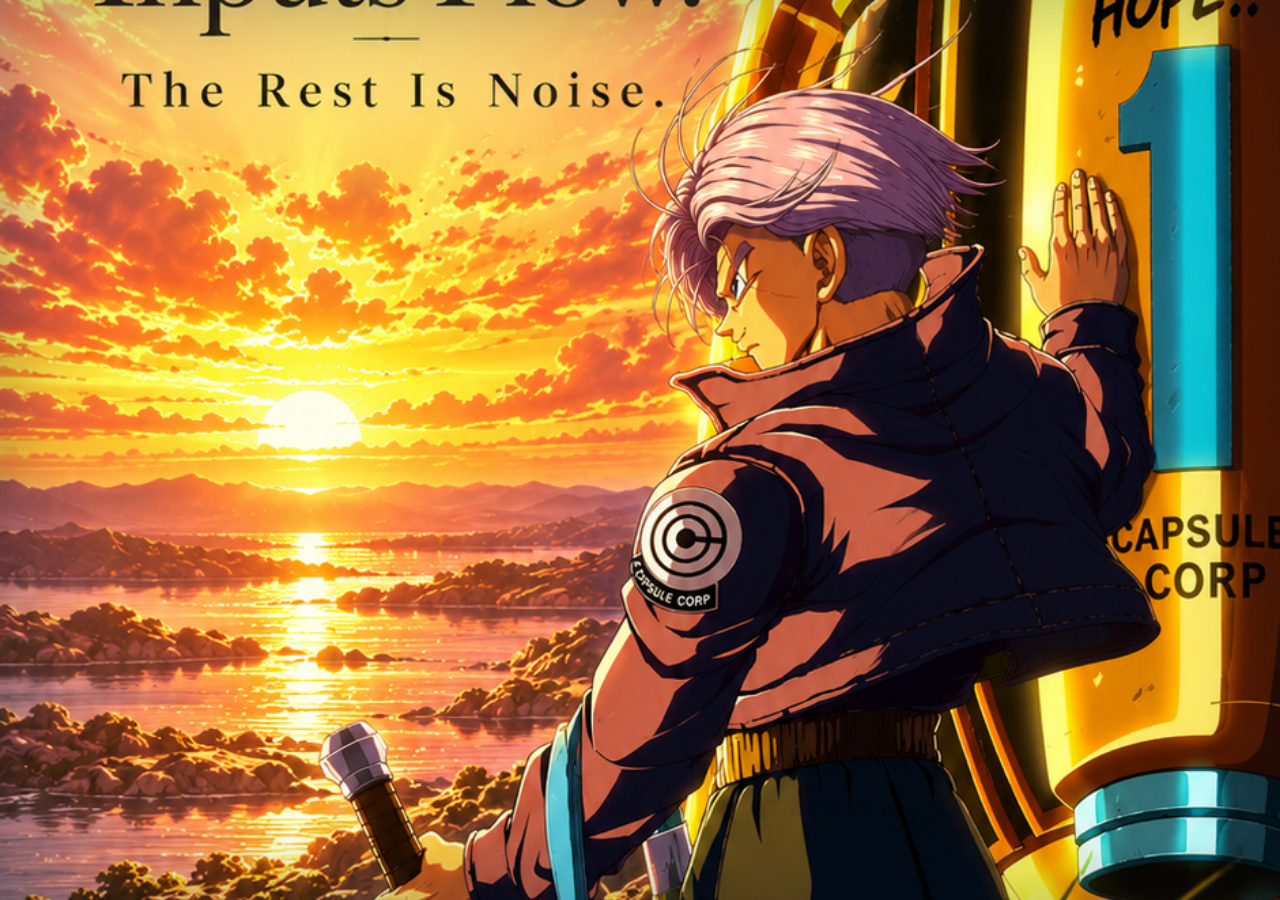
==== commit 723065e6: "Make board date the daily log, remove galleries and add Work transition plus Status Quo page" ====
--- a/app/src/main/assets/index.html
+++ b/app/src/main/assets/index.html
@@ -6,6 +6,11 @@
 </head>
 <body>
 <main id="app" aria-label="IN MOTION personal agenda">
+<div id="boot-sequence" class="boot-sequence" aria-label="IN MOTION opening sequence">
+  <img src="boot_trunks.png" alt="Let the Inputs Flow. The Rest Is Noise."/>
+  <div class="boot-light" aria-hidden="true"></div>
+  <span class="boot-status">SYSTEM INITIALIZING <b>✦</b></span>
+</div>
 <section id="cover-page" class="page" aria-label="IN MOTION cover">
   <div class="music-widget">
     <button id="song-next" class="song-next" type="button" onclick="nextCoverSong()" aria-label="Play next background song"><small>♫ NOW PLAYING · TAP TO SKIP</small><strong id="song-title">Beneath the Mask - Instrumental</strong></button>
@@ -13,30 +18,29 @@
     <button id="song-import" type="button" onclick="importCoverSongs()" aria-label="Add music to the playlist">+</button>
   </div>
   <div id="date-panel" class="date-panel"><div id="date-weekday" class="date-weekday"></div><div class="date-eyebrow">IN MOTION / TODAY MATTERS</div><div id="time-greeting" class="time-greeting" aria-live="polite"></div><div id="date-long" class="date-long" hidden></div></div>
-  <div class="image-stage" id="cover-stage"><img class="base-image cover-art" src="cover.png" alt="IN MOTION cover" draggable="false"><video id="cover-video" class="cover-motion-video" autoplay muted loop playsinline webkit-playsinline preload="auto" aria-hidden="true" disablepictureinpicture><source src="cover_character_motion.mp4" type="video/mp4"></video><img id="bolt-glow" src="lightning_glow.png" alt="" draggable="false"><div id="spark-trail" aria-hidden="true"><span></span></div><div id="bolt-flash" aria-hidden="true"></div><div id="leaves" aria-hidden="true"></div><div id="birds-flight" aria-hidden="true"><svg viewBox="0 0 60 34"><path d="M2 17 Q16 0 28 17 Q38 5 58 16"/></svg><svg viewBox="0 0 60 34"><path d="M2 18 Q20 6 30 17 Q41 0 58 15"/></svg></div><video id="seal-video" class="seal-motion-video" autoplay muted loop playsinline webkit-playsinline preload="auto" aria-hidden="true" disablepictureinpicture><source src="seal_wide.mp4" type="video/mp4"></video><button id="work-trigger" class="work-trigger" type="button" onclick="openWorkJournal()" aria-label="Open animated work journal"></button><button id="seal-trigger" class="seal-trigger" type="button" aria-label="Tap seal five times to activate lockdown"></button><button id="engine-trigger" class="engine-trigger" type="button" aria-label="Hold to activate The Engine" title="Hold to activate The Engine"></button></div>
+  <div class="image-stage" id="cover-stage"><img class="base-image cover-art" src="cover.png" alt="IN MOTION cover" draggable="false"><video id="cover-video" class="cover-motion-video" autoplay muted loop playsinline webkit-playsinline preload="auto" aria-hidden="true" disablepictureinpicture><source src="cover_character_motion.mp4" type="video/mp4"></video><img id="bolt-glow" src="lightning_glow.png" alt="" draggable="false"><div id="spark-trail" aria-hidden="true"><span></span></div><div id="bolt-flash" aria-hidden="true"></div><div id="leaves" aria-hidden="true"></div><div id="birds-flight" aria-hidden="true"><svg viewBox="0 0 60 34"><path d="M2 17 Q16 0 28 17 Q38 5 58 16"/></svg><svg viewBox="0 0 60 34"><path d="M2 18 Q20 6 30 17 Q41 0 58 15"/></svg></div><video id="seal-video" class="seal-motion-video" autoplay muted loop playsinline webkit-playsinline preload="auto" aria-hidden="true" disablepictureinpicture><source src="seal_wide.mp4" type="video/mp4"></video><button id="work-trigger" class="work-trigger" type="button" onclick="startWorkTransition()" aria-label="Open animated work journal"></button><button id="seal-trigger" class="seal-trigger" type="button" aria-label="Tap seal five times to activate lockdown"></button><button id="engine-trigger" class="engine-trigger" type="button" aria-label="Hold to activate The Engine" title="Hold to activate The Engine"></button></div>
   <button id="agent-launch" class="agent-launch" type="button" onclick="openInMotionAgent()" aria-label="Open IN MOTION Personal Intelligence"><span class="agent-launch-mark">✦</span><span>ASK</span></button>
   <button class="floating-control control-settings" aria-label="Settings" onclick="openSettings()"><span class="gear-icon">⚙</span></button>
-  <button class="gallery-dock" type="button" onclick="openGallery()" aria-label="Saved day gallery"><span class="gallery-dock-icon">▦</span><span class="gallery-dock-label">GALLERY<small id="gallery-count">YOUR SAVED DAYS</small></span><span class="gallery-dock-arrow">›</span></button>
-  
-</section>
+  </section>
 <section id="evening-page" class="page is-hidden" aria-label="Daily time slot tracker">
   <div id="evening-background" class="evening-background"></div><div class="evening-overlay"></div>
   <div class="evening-panel"><header class="evening-header"><button type="button" onclick="closeEvening()" class="evening-back">‹</button><div><small>IN MOTION / TIME ARCHITECTURE</small><h2 id="evening-title">GÜNÜN AKIŞI ✦</h2></div></header>
-  <div class="evening-date-nav"><label>GÜNLÜK TARİH <input id="evening-date" type="date" aria-label="Görüntülenecek gün" /></label><button type="button" onclick="eveningToday()">BUGÜN</button></div><div class="evening-summary"><small id="evening-current-time">TODAY</small><strong id="evening-remaining">YOUR DAY, IN MOTION</strong><span>Plan your hours. The current hour stays illuminated.</span></div>
-  <div id="evening-slots" class="evening-slots"></div></div>
-  <div id="evening-transition" class="evening-transition" aria-hidden="true"><div>INSTANT TRANSMISSION <span>✦</span></div></div>
+  <div class="evening-date-nav"><label>GÜNLÜK TARİH <input id="evening-date" type="date" aria-label="Görüntülenecek gün" /></label><button type="button" onclick="eveningToday()">BUGÜN</button></div><div class="evening-summary"><small id="evening-current-time">TODAY</small><strong id="evening-remaining">YOUR DAY, IN MOTION</strong><span id="evening-description">Şu anki saat aydınlatıldı. Gününü bilinçli yönet.</span></div>
+  <button id="evening-show-all" type="button" class="evening-show-all" onclick="eveningShowAll=!eveningShowAll;renderEvening()">TÜM 24 SAATİ GÖSTER</button><div id="evening-slots" class="evening-slots"></div></div>
+  <div id="evening-transition" class="evening-transition" aria-hidden="true"><div aria-hidden="true"></div></div>
 </section>
 <section id="board-page" class="page is-hidden" aria-label="Personal agenda board">
-  <div class="board-topbar"><button class="board-action" onclick="goCover()" aria-label="Back">‹</button><button id="stopwatch-launch" type="button" class="board-action stopwatch-action" onclick="openStopwatch()" aria-label="Open stopwatch" title="Stopwatch"><svg class="stopwatch-launch-icon" xmlns="http://www.w3.org/2000/svg" viewBox="0 0 24 24" fill="none" stroke="currentColor" stroke-width="2" stroke-linecap="round" stroke-linejoin="round" aria-hidden="true"><circle cx="12" cy="13" r="8"/><path d="M12 9v4l2.5 2.5M9 2h6M12 2v3M18.5 5.5l1.5 1.5"/></svg><span id="stopwatch-mini" class="stopwatch-mini">00:00</span></button><div class="board-date"><div id="board-date-label">TODAY</div><b id="board-xp">0 / 8 COMPLETE</b></div><button type="button" class="board-action youtube-action" onclick="openYouTube()" aria-label="Open YouTube"><span class="yt-play-mark">▶</span></button><button class="board-action gallery-action" onclick="openGallery()" aria-label="Gallery">▦</button><button class="board-action" onclick="openSettings()" aria-label="Settings">⚙</button></div>
+  <div class="board-topbar"><button class="board-action" onclick="goCover()" aria-label="Back">‹</button><button id="stopwatch-launch" type="button" class="board-action stopwatch-action" onclick="openStopwatch()" aria-label="Open stopwatch" title="Stopwatch"><svg class="stopwatch-launch-icon" xmlns="http://www.w3.org/2000/svg" viewBox="0 0 24 24" fill="none" stroke="currentColor" stroke-width="2" stroke-linecap="round" stroke-linejoin="round" aria-hidden="true"><circle cx="12" cy="13" r="8"/><path d="M12 9v4l2.5 2.5M9 2h6M12 2v3M18.5 5.5l1.5 1.5"/></svg><span id="stopwatch-mini" class="stopwatch-mini">00:00</span></button><button type="button" class="board-date board-log-trigger" onclick="openDayLog()" aria-label="Günlük geçmişini ve takvimi aç"><div id="board-date-label">TODAY</div><b id="board-xp">0 / 8 COMPLETE</b><small>GÜNLÜK LOGU ▾</small></button><button type="button" class="board-action youtube-action" onclick="openYouTube()" aria-label="Open YouTube"><span class="yt-play-mark">▶</span></button><button class="board-action" onclick="openSettings()" aria-label="Settings">⚙</button></div>
   <div id="board-media-strip" class="board-media-strip">
    <button class="board-media-tile" type="button" onclick="openFocusJournal('ee')" aria-label="Open Eat Proper and Exercise Journal"><video autoplay muted playsinline loop preload="metadata"><source src="ee_preview.mp4" type="video/mp4"></video><span>E, E · MOVE</span></button>
    <button class="board-media-tile" type="button" onclick="openFocusJournal('study')" aria-label="Open Study Journal"><video autoplay muted playsinline loop preload="metadata"><source src="study_preview.mp4" type="video/mp4"></video><span>STUDY · FOCUS</span></button>
   </div>
   <div class="image-stage" id="board-stage"><img class="base-image board-art" src="board.jpg" alt="Eight personal agenda sections" draggable="false"><div id="slot-layer"></div></div>
-  <div class="board-footer"><button class="gallery-save" onclick="archiveToday()">✓ SAVE TODAY TO GALLERY</button></div>
+  
 </section>
 </main>
 <div id="entry-transition" class="entry-transition" aria-hidden="true"><span class="entry-strike"></span><span class="entry-strike second"></span></div>
+<div id="work-entry-transition" class="work-entry-transition" aria-hidden="true"><img src="work_transition.jpg" alt="" /><div class="work-entry-flare"></div></div>
 <div id="modal-shade" class="shade" aria-hidden="true"><section class="editor-card" role="dialog" aria-modal="true" aria-labelledby="editor-title"><header class="editor-header"><div><div class="editor-overline" id="editor-overline">TODAY / SLOT</div><h1 id="editor-title">SECTION</h1></div><button class="icon-close" onclick="closeEditor()" aria-label="Close">×</button></header><div class="voice-edit-bar"><span>VOICE NOTES</span><button id="editor-mic" class="voice-mic-btn" type="button" onclick="startInMotionSpeech('editor')" aria-label="Dictate into this note"><span aria-hidden="true">🎙</span> SPEAK TO WRITE</button></div><textarea id="editor-input" placeholder="Write or dictate your notes here..." spellcheck="false"></textarea><div class="media-area media-slot-area">
  <div class="media-area-head"><strong>PHOTO &amp; VIDEO ATTACHMENTS</strong><small id="slot-media-count">0 SAVED</small></div>
  <div id="slot-media-grid" class="media-grid"></div>
@@ -67,7 +71,7 @@
   <button type="button" class="identity-reset" onclick="resetIdentitySettings()">RESET IDENTITY SETTINGS</button>
 </div>
 <p class="settings-note">Your Gallery, daily journals and Guardian records remain on this device unless you specifically enable sharing relevant notes in ASK IN MOTION. Voice dictation uses your Android recognition service and may be processed online depending on your device settings. AI requests through your private Worker incur separate API charges.</p><button class="save-btn settings-done" onclick="closeSettings()">DONE</button></section></div>
-<div id="gallery-shade" class="shade" aria-hidden="true"><section class="gallery-card" role="dialog" aria-modal="true" aria-labelledby="gallery-title"><header class="editor-header"><div><div class="editor-overline">IN MOTION / MEMORY LOG</div><h1 id="gallery-title">GALLERY</h1></div><button class="icon-close" onclick="closeGallery()" aria-label="Close">×</button></header><div id="gallery-list" class="gallery-list"></div><button class="save-btn settings-done" onclick="closeGallery()">CLOSE</button></section></div>
+<div id="gallery-shade" class="shade" aria-hidden="true"><section class="gallery-card" role="dialog" aria-modal="true" aria-labelledby="gallery-title"><header class="editor-header"><div><div class="editor-overline">IN MOTION / MEMORY LOG</div><h1 id="gallery-title">GÜNLÜK LOGU</h1></div><button class="icon-close" onclick="closeGallery()" aria-label="Close">×</button></header><div class="log-date-row"><label for="log-date">GÜN SEÇ</label><input id="log-date" type="date" onchange="openSelectedDayLog()" /><button type="button" onclick="openSelectedDayLog()">GÖSTER</button></div><div id="gallery-list" class="gallery-list"></div><button class="save-btn settings-done" onclick="closeGallery()">CLOSE</button></section></div>
 <div id="history-shade" class="shade" aria-hidden="true"><section class="history-card" role="dialog" aria-modal="true" aria-labelledby="history-title"><header class="editor-header"><div><div class="editor-overline">ARCHIVED / READ ONLY</div><h1 id="history-title">DAY</h1></div><button class="icon-close" onclick="closeHistory()" aria-label="Close">×</button></header><div id="history-scroll" class="history-scroll"><div id="history-board" class="history-board"><img src="board.jpg" alt="Archived agenda"><div id="history-slots"></div></div><section class="history-media-area"><strong>SAVED ATTACHMENTS</strong><div id="history-media-list"></div></section></div><div class="history-footer"><span class="history-status" id="history-status"></span><div class="history-actions"><button type="button" class="zoom-btn" onclick="changeHistoryZoom(-1)" aria-label="Zoom out">−</button><button type="button" class="zoom-btn" onclick="changeHistoryZoom(1)" aria-label="Zoom in">+</button><button type="button" class="save-image-btn" onclick="saveHistoryToPhone()">SAVE TO PHONE</button></div></div></section></div>
 <div id="lockdown-shade" class="lockdown-shade" aria-hidden="true" role="dialog" aria-modal="true" aria-label="Disruption lockdown">
   <div class="lockdown-ambient"></div>
@@ -97,6 +101,7 @@
   <button type="button" onclick="openProjectCategory('active')">ACTIVE PROJECTS <span>›</span></button>
   <button type="button" onclick="openProjectCategory('archived')">ARCHIVED PROJECTS <span>›</span></button>
   <button type="button" onclick="openProjectCategory('potential')">POTENTIAL LIST <span>›</span></button>
+  <button type="button" onclick="openStatusQuo()">STATUS QUO <span>›</span></button>
  </div><div id="journal-hero-label" class="work-hero-label">MAKE TODAY COUNT</div></div>
   <p id="journal-intro" class="work-intro">The work you put in. The days you lived. The evidence you choose to keep.</p>
   <button id="program-launch" type="button" class="program-launch" onclick="openProgram()" hidden><span>THE PROGRAM</span><small>VIEW CURRENT ROUTINE</small><span aria-hidden="true">›</span></button>
@@ -104,6 +109,10 @@
   <p class="work-privacy">Photos and videos stay in private app storage; they are not sent to AI. Keep your original files as a backup. Videos can take significant phone storage.</p>
   <div id="work-days" class="work-days"></div><button id="work-more" class="work-more" onclick="loadMoreWorkDays()" type="button">LOAD UPCOMING DAYS</button>
  </div>
+</div>
+<div id="status-quo-shade" class="project-shade" aria-hidden="true" role="dialog" aria-modal="true" aria-label="Work Status Quo photo">
+<header class="subpage-head"><button type="button" onclick="closeStatusQuo()">‹</button><strong>STATUS QUO</strong><button type="button" onclick="closeStatusQuo()">×</button></header>
+<div class="subpage-scroll status-quo-scroll"><p>Your current reference. Replace the image whenever you want.</p><div class="status-quo-frame"><img id="status-quo-photo" alt="Current Work Status Quo" hidden /><p id="status-quo-empty">Henüz fotoğraf eklenmedi.</p></div><button type="button" class="project-create" onclick="replaceStatusQuoPhoto()">+ ADD / REPLACE PHOTO</button></div>
 </div>
 <div id="project-category-shade" class="project-shade" aria-hidden="true" role="dialog" aria-modal="true" aria-label="Project category">
  <header class="subpage-head"><button onclick="closeProjectCategory()" type="button">‹</button><strong id="project-category-title">ACTIVE PROJECTS</strong><button onclick="closeProjectCategory()" type="button">×</button></header>
--- a/app/src/main/assets/style.css
+++ b/app/src/main/assets/style.css
@@ -1160,3 +1160,78 @@
 .evening-transition>div{background:#0b102270;border-radius:12px;padding:10px 14px}
 .evening-transition.active{animation:eveningTransportClean 1.15s ease-in-out both}
 @keyframes eveningTransportClean{0%{opacity:0;filter:brightness(2);transform:scale(1.08)}18%{opacity:1;filter:brightness(1.5)}72%{opacity:1;filter:brightness(1)}100%{opacity:0;transform:scale(1.01)}}
+
+.evening-date-nav{display:flex;align-items:center;gap:10px;flex-shrink:0}
+.evening-date-nav label{display:flex;align-items:center;gap:10px;flex:1;min-width:0;font:800 10px Arial,sans-serif;color:#f1ce90;letter-spacing:.6px}
+.evening-date-nav input{width:100%;min-width:0;min-height:43px;padding:7px 8px;color:#f9e2b8;background:#253147d9;border:1px solid #c5a47988;border-radius:8px;color-scheme:dark;font:600 13px Arial,sans-serif}
+.evening-date-nav button{flex:none;min-height:43px;border:1px solid #c5a47988;border-radius:8px;background:#263448cf;color:#f2d398;font:800 11px Arial,sans-serif;padding:0 12px}
+
+/* Build 195: intrinsic-height cards; never shrink expanded items inside scroller. */
+#evening-page .evening-slots{display:flex;flex-direction:column;align-items:stretch;overflow-y:auto;overflow-x:hidden;overscroll-behavior:contain;min-height:0}
+#evening-page .evening-slot{position:relative;flex:0 0 auto!important;height:auto!important;max-height:none!important;overflow:visible!important;min-height:98px;isolation:isolate}
+#evening-page .evening-slot-content,#evening-page .evening-slot-details{flex-shrink:0;overflow:visible;min-height:0}
+#evening-page .evening-slot-top{min-height:52px}
+#evening-page .evening-slot-top input:not([type="checkbox"]){color:#fff7e9!important;opacity:1;font-weight:700;background:#101c3290;border-radius:8px;padding:10px 9px;border:1px solid #d7b98254}
+#evening-page .evening-slot-top input::placeholder{color:#e4d1b9!important;opacity:.95}
+#evening-page .evening-slot-details input::placeholder,#evening-page .evening-slot-details textarea::placeholder{color:#e0c6a3!important;opacity:.9}
+#evening-page .evening-slot-details input:focus,#evening-page .evening-slot-details textarea:focus,#evening-page .evening-slot-top input:focus{outline:2px solid #ffd48f;outline-offset:1px}
+#evening-page input.evening-complete{appearance:none!important;-webkit-appearance:none!important;background:#1d2940;border:2px solid #e3b66d;border-radius:6px;cursor:pointer;position:relative}
+#evening-page input.evening-complete:checked{background:#dfad59;border-color:#ffde96}
+#evening-page input.evening-complete:checked:after{content:'✓';position:absolute;left:2px;top:-4px;color:#122036;font-size:19px;font-weight:900}
+#evening-page .evening-slot.evening-past{opacity:.84}
+#evening-page .evening-slot.evening-now{z-index:2}
+.evening-transition.active{background-color:#101a32;animation:eveningTransportClean 1.15s ease-in-out both}
+
+#evening-page .evening-show-all{flex:0 0 auto;width:100%;min-height:38px;border:1px solid #c7ac7980;background:#22304bcf;color:#f2d2a3;border-radius:9px;font:800 11px Arial,sans-serif;letter-spacing:.55px}
+.evening-transition>div{display:none!important}
+.evening-transition{background-blend-mode:normal;background-size:cover!important;background-position:center!important}
+
+/* Time Architecture: glow clearance + consistent viewport after Android date picker. */
+#evening-page .evening-slots{
+  padding:28px 24px 46px 24px!important;
+  scroll-padding-top:32px;
+  scroll-padding-bottom:35px;
+  min-height:0;
+  overflow-y:auto!important;
+  overflow-x:hidden!important;
+  box-sizing:border-box;
+}
+#evening-page .evening-slot{
+  margin:0!important;
+  flex:none!important;
+  overflow:visible!important;
+  height:auto!important;
+}
+#evening-page .evening-slot.evening-now{
+  box-shadow:0 0 0 2px #ffd58b,0 0 15px 5px #f4bd6f99,0 0 24px 7px #ffc76f55!important;
+}
+#evening-page .evening-slot:before{left:-14px}
+#evening-page .evening-panel{height:100%;height:100dvh;overflow:hidden}
+#cover-page,#cover-stage{transform-origin:center center}
+
+/* Cold-start cinematic boot; overlay does not reappear during internal navigation. */
+.boot-sequence{position:fixed;inset:0;z-index:10000;background:#071326;display:flex;align-items:center;justify-content:center;overflow:hidden;pointer-events:all;opacity:1}
+.boot-sequence img{position:absolute;width:100%;height:100%;object-fit:cover;object-position:center center;animation:bootDrift 3s ease-out both}
+.boot-sequence:after{content:'';position:absolute;inset:0;box-shadow:inset 0 0 95px #07112255;pointer-events:none}
+.boot-light{position:absolute;inset:-35%;background:linear-gradient(113deg,transparent 35%,#fff9cf00 43%,#fff5caa9 50%,#fff6d200 57%,transparent 65%);mix-blend-mode:screen;transform:translateX(-90%);animation:bootSweep 2.65s ease-in-out .2s both;pointer-events:none}
+.boot-status{position:absolute;bottom:max(44px,calc(env(safe-area-inset-bottom) + 28px));left:50%;transform:translateX(-50%);white-space:nowrap;padding:10px 15px;border:1px solid #ffe3a983;border-radius:20px;background:#07122387;color:#fff0c6;font:800 10px Arial,sans-serif;letter-spacing:2.1px;box-shadow:0 0 18px #ffc66a46;animation:bootStatus 2.3s ease-out both}
+.boot-status b{color:#ffe7a3}
+.boot-sequence.boot-out{animation:bootExit .65s cubic-bezier(.16,.84,.22,1) forwards;pointer-events:none}
+@keyframes bootDrift{from{transform:scale(1.09);filter:saturate(1.28) brightness(.78)}to{transform:scale(1);filter:saturate(1.05) brightness(1)}}
+@keyframes bootSweep{0%{transform:translateX(-90%);opacity:0}15%{opacity:1}95%{opacity:.7}100%{transform:translateX(90%);opacity:0}}
+@keyframes bootStatus{0%{opacity:0;letter-spacing:4px}27%{opacity:1}78%{opacity:1}100%{opacity:0}}
+@keyframes bootExit{0%{opacity:1;filter:brightness(1)}55%{opacity:1;filter:brightness(1.85)}100%{opacity:0;filter:brightness(2.4)}}
+@media(prefers-reduced-motion:reduce){.boot-sequence img,.boot-light,.boot-status{animation:none}.boot-sequence.boot-out{animation:bootExit .4s ease forwards}}
+
+/* Smooth, lightweight launch and living golden-current-hour pulse */
+#evening-page .evening-slot.evening-now{position:relative;animation:hourSoftPulse 2.9s ease-in-out infinite!important;will-change:box-shadow}
+@keyframes hourSoftPulse{
+  0%,100%{box-shadow:0 0 0 1px #eac88d,0 0 13px 3px #f4bd6f70,0 0 21px 5px #ffc76f3d}
+  50%{box-shadow:0 0 0 2px #ffdc9b,0 0 22px 7px #f4bd6fc9,0 0 33px 11px #ffc76f76}
+}
+.boot-sequence img{animation:bootDriftLite 3.1s ease-out both;will-change:transform}
+.boot-light{animation:bootSweepLite 2.4s ease-in-out .18s both;will-change:transform,opacity}
+.boot-sequence.boot-out{animation:bootExitLite .55s ease-out forwards!important}
+@keyframes bootDriftLite{from{transform:scale(1.045)}to{transform:scale(1)}}
+@keyframes bootSweepLite{0%{transform:translate3d(-90%,0,0);opacity:0}25%{opacity:.75}100%{transform:translate3d(90%,0,0);opacity:0}}
+@keyframes bootExitLite{from{opacity:1}to{opacity:0}}
